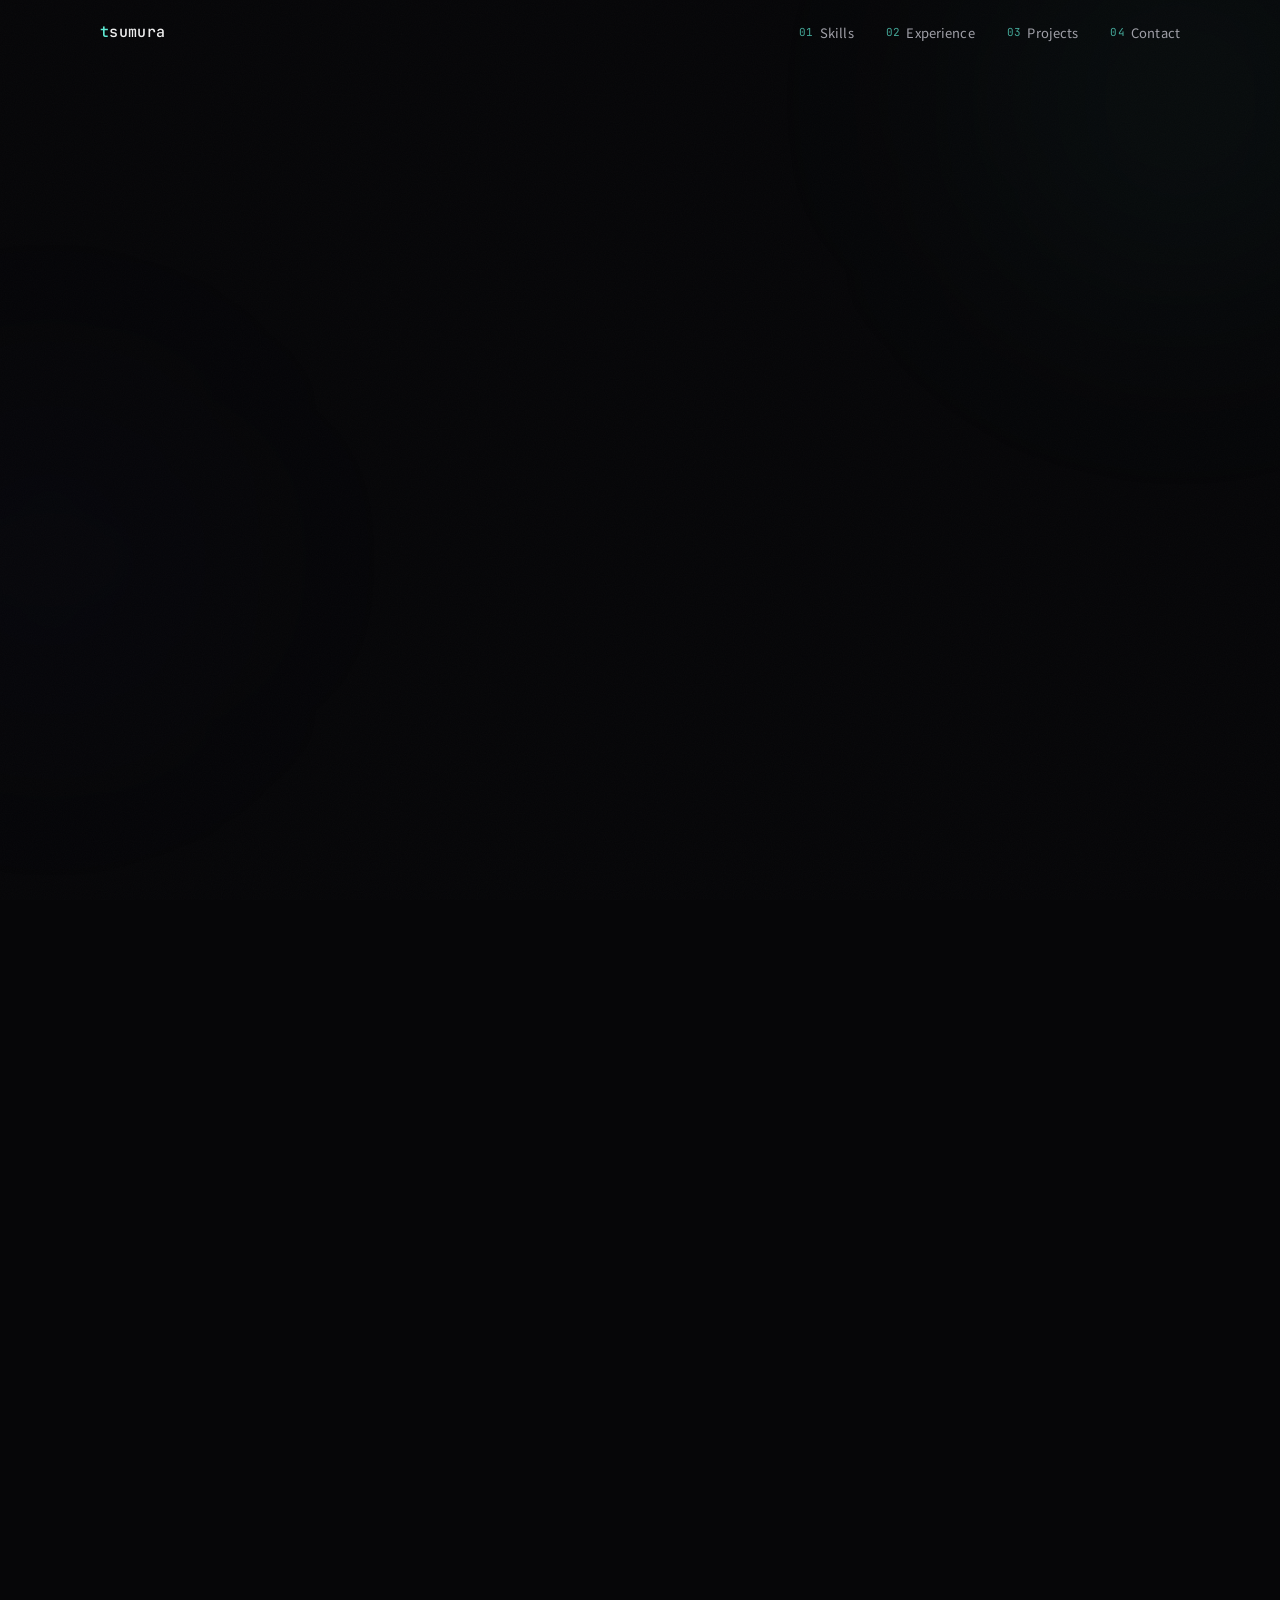
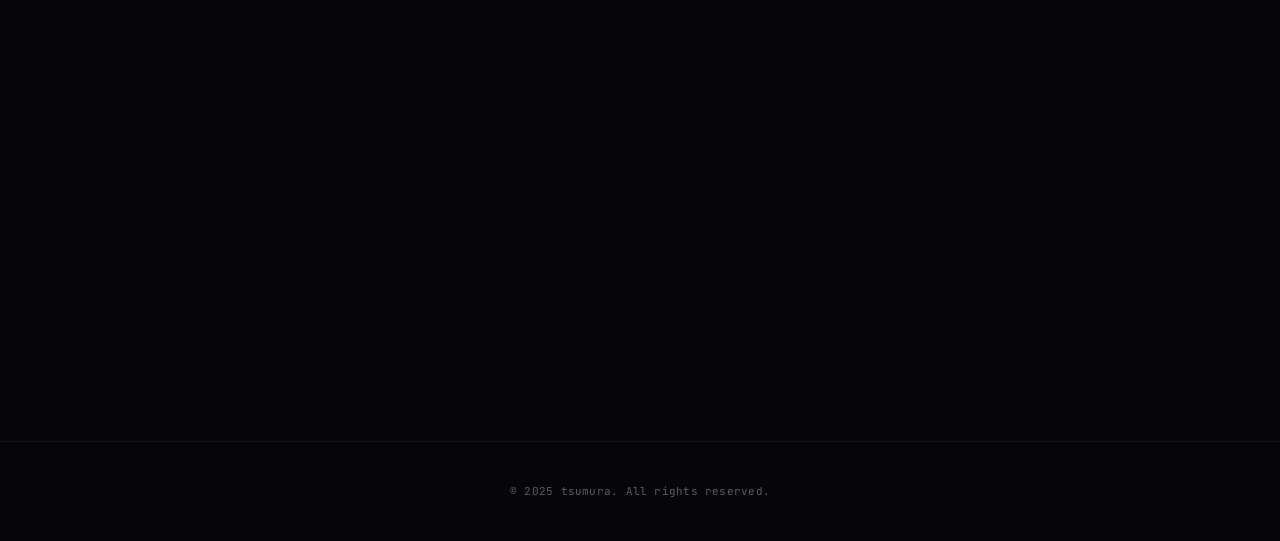
==== index.html @ 72f22333 "Add Kana Drill and Kototabi to Projects section Add two external project cards with links to kana-dr" ====
<!DOCTYPE html>
<html lang="ja">
<head>
  <meta charset="UTF-8">
  <meta name="viewport" content="width=device-width, initial-scale=1.0">
  <title>tsumura | Web Director & Engineer</title>
  <meta name="description" content="Web Director & Engineer つむらのポートフォリオサイト。フロントエンド・バックエンド開発、Webディレクションの実績をご紹介します。">
  <link rel="preconnect" href="https://fonts.googleapis.com">
  <link rel="preconnect" href="https://fonts.gstatic.com" crossorigin>
  <link href="https://fonts.googleapis.com/css2?family=Noto+Sans+JP:wght@300;400;500;600&family=Space+Grotesk:wght@400;500;600;700&family=JetBrains+Mono:wght@400;500&display=swap" rel="stylesheet">
  <link rel="stylesheet" href="css/top.css">
</head>
<body>

  <!-- Background Decoration -->
  <div class="bg-noise" aria-hidden="true"></div>
  <div class="bg-gradient-orb bg-gradient-orb--1" aria-hidden="true"></div>
  <div class="bg-gradient-orb bg-gradient-orb--2" aria-hidden="true"></div>

  <!-- ========================================
       Header
       ======================================== -->
  <header class="top-header" id="topHeader">
    <div class="top-header-inner">
      <a href="#" class="top-logo"><span class="accent">t</span>sumura</a>
      <nav class="top-nav" aria-label="メインナビゲーション">
        <a href="#skills" class="top-nav-link"><span class="top-nav-number">01</span>Skills</a>
        <a href="#experience" class="top-nav-link"><span class="top-nav-number">02</span>Experience</a>
        <a href="#projects" class="top-nav-link"><span class="top-nav-number">03</span>Projects</a>
        <a href="#contact" class="top-nav-link"><span class="top-nav-number">04</span>Contact</a>
      </nav>
      <button class="mobile-menu-btn" id="mobileMenuBtn" aria-label="メニューを開く" aria-expanded="false">
        <span class="mobile-menu-bar"></span>
        <span class="mobile-menu-bar"></span>
      </button>
    </div>
  </header>

  <!-- Mobile Navigation -->
  <div class="mobile-nav-overlay" id="mobileNavOverlay" aria-hidden="true">
    <nav class="mobile-nav" aria-label="モバイルナビゲーション">
      <a href="#skills" class="mobile-nav-link"><span class="top-nav-number">01</span>Skills</a>
      <a href="#experience" class="mobile-nav-link"><span class="top-nav-number">02</span>Experience</a>
      <a href="#projects" class="mobile-nav-link"><span class="top-nav-number">03</span>Projects</a>
      <a href="#contact" class="mobile-nav-link"><span class="top-nav-number">04</span>Contact</a>
    </nav>
  </div>

  <main>

    <!-- ========================================
         Hero
         ======================================== -->
    <section class="top-hero">
      <div class="top-hero-inner">
        <p class="top-hero-greeting top-reveal">Hi, my name is</p>
        <h1 class="top-hero-name top-reveal" data-delay="100">tsumura</h1>
        <h2 class="top-hero-title top-reveal" data-delay="200">
          <span class="top-hero-title-line">Web Director</span>
          <span class="top-hero-title-amp">&</span>
          <span class="top-hero-title-line">Engineer</span>
        </h2>
        <p class="top-hero-description top-reveal" data-delay="300">
          フロントエンドからバックエンドまで、幅広い技術スタックで<br class="sp-hide">
          Webサイト・Webアプリケーションを構築しています。<br class="sp-hide">
          クリエイターやブランドの世界観を大切にした制作を得意としています。
        </p>
        <div class="top-hero-links top-reveal" data-delay="400">
          <a href="https://github.com/" class="top-hero-link" target="_blank" rel="noopener noreferrer" aria-label="GitHub">
            <svg viewBox="0 0 24 24" fill="currentColor" aria-hidden="true"><path d="M12 0C5.37 0 0 5.37 0 12c0 5.31 3.435 9.795 8.205 11.385.6.105.825-.255.825-.57 0-.285-.015-1.23-.015-2.235-3.015.555-3.795-.735-4.035-1.41-.135-.345-.72-1.41-1.23-1.695-.42-.225-1.02-.78-.015-.795.945-.015 1.62.87 1.845 1.23 1.08 1.815 2.805 1.305 3.495.99.105-.78.42-1.305.765-1.605-2.67-.3-5.46-1.335-5.46-5.925 0-1.305.465-2.385 1.23-3.225-.12-.3-.54-1.53.12-3.18 0 0 1.005-.315 3.3 1.23.96-.27 1.98-.405 3-.405s2.04.135 3 .405c2.295-1.56 3.3-1.23 3.3-1.23.66 1.65.24 2.88.12 3.18.765.84 1.23 1.905 1.23 3.225 0 4.605-2.805 5.625-5.475 5.925.435.375.81 1.095.81 2.22 0 1.605-.015 2.895-.015 3.3 0 .315.225.69.825.57A12.02 12.02 0 0024 12c0-6.63-5.37-12-12-12z"/></svg>
          </a>
          <a href="https://x.com/" class="top-hero-link" target="_blank" rel="noopener noreferrer" aria-label="X (Twitter)">
            <svg viewBox="0 0 24 24" fill="currentColor" aria-hidden="true"><path d="M18.244 2.25h3.308l-7.227 8.26 8.502 11.24H16.17l-5.214-6.817L4.99 21.75H1.68l7.73-8.835L1.254 2.25H8.08l4.713 6.231zm-1.161 17.52h1.833L7.084 4.126H5.117z"/></svg>
          </a>
        </div>
      </div>
      <div class="scroll-indicator top-reveal" data-delay="500" aria-hidden="true">
        <span class="scroll-indicator-text">Scroll</span>
        <span class="scroll-indicator-line"></span>
      </div>
    </section>

    <!-- ========================================
         Skills
         ======================================== -->
    <section class="top-section" id="skills">
      <div class="container">
        <div class="top-section-header top-reveal">
          <span class="top-section-number">01.</span>
          <h2 class="top-section-title">Skills</h2>
          <div class="top-section-line"></div>
        </div>

        <div class="skills-grid">
          <div class="skill-category top-reveal">
            <div class="skill-category-icon" aria-hidden="true">
              <svg viewBox="0 0 24 24" fill="none" stroke="currentColor" stroke-width="1.5" stroke-linecap="round" stroke-linejoin="round"><path d="M16 18l6-6-6-6"/><path d="M8 6l-6 6 6 6"/></svg>
            </div>
            <h3 class="skill-category-title">Frontend</h3>
            <ul class="skill-list">
              <li class="skill-item">HTML / CSS / Sass</li>
              <li class="skill-item">JavaScript / TypeScript</li>
              <li class="skill-item">React / Next.js</li>
              <li class="skill-item">Vue.js / Nuxt</li>
              <li class="skill-item">Tailwind CSS</li>
            </ul>
          </div>

          <div class="skill-category top-reveal" data-delay="100">
            <div class="skill-category-icon" aria-hidden="true">
              <svg viewBox="0 0 24 24" fill="none" stroke="currentColor" stroke-width="1.5" stroke-linecap="round" stroke-linejoin="round"><rect x="2" y="3" width="20" height="14" rx="2"/><path d="M8 21h8"/><path d="M12 17v4"/></svg>
            </div>
            <h3 class="skill-category-title">Backend</h3>
            <ul class="skill-list">
              <li class="skill-item">Node.js / Express</li>
              <li class="skill-item">Python / Django</li>
              <li class="skill-item">PHP / Laravel</li>
              <li class="skill-item">PostgreSQL / MySQL</li>
              <li class="skill-item">REST API / GraphQL</li>
            </ul>
          </div>

          <div class="skill-category top-reveal" data-delay="200">
            <div class="skill-category-icon" aria-hidden="true">
              <svg viewBox="0 0 24 24" fill="none" stroke="currentColor" stroke-width="1.5" stroke-linecap="round" stroke-linejoin="round"><path d="M12 2L2 7l10 5 10-5-10-5z"/><path d="M2 17l10 5 10-5"/><path d="M2 12l10 5 10-5"/></svg>
            </div>
            <h3 class="skill-category-title">Tools & Others</h3>
            <ul class="skill-list">
              <li class="skill-item">Git / GitHub</li>
              <li class="skill-item">Docker</li>
              <li class="skill-item">AWS / Vercel</li>
              <li class="skill-item">Figma / Adobe XD</li>
              <li class="skill-item">CI/CD</li>
            </ul>
          </div>
        </div>
      </div>
    </section>

    <!-- ========================================
         Experience
         ======================================== -->
    <section class="top-section" id="experience">
      <div class="container">
        <div class="top-section-header top-reveal">
          <span class="top-section-number">02.</span>
          <h2 class="top-section-title">Experience</h2>
          <div class="top-section-line"></div>
        </div>

        <div class="experience-grid">
          <div class="experience-card top-reveal">
            <div class="experience-card-period">
              <span class="experience-period-badge">Current</span>
              <span class="experience-period-text">2022 - Present</span>
            </div>
            <div class="experience-card-body">
              <h3 class="experience-card-title">Director</h3>
              <p class="experience-card-company">事業会社</p>
              <p class="experience-card-description">
                Web戦略の立案・推進、プロジェクトマネジメント、チームディレクションを担当。ビジネス視点と技術的知見を活かし、事業成長に貢献。
              </p>
            </div>
          </div>

          <div class="experience-card top-reveal" data-delay="100">
            <div class="experience-card-period">
              <span class="experience-period-text">2019 - 2022</span>
            </div>
            <div class="experience-card-body">
              <h3 class="experience-card-title">Front-end / Back-end Engineer</h3>
              <p class="experience-card-company">Web制作会社</p>
              <p class="experience-card-description">
                フロントエンド・バックエンド双方の開発を担当。コーポレートサイト、ECサイト、SPAの設計・実装に従事。React/Next.js、Node.js、PHPを用いた幅広い開発経験を積む。
              </p>
            </div>
          </div>
        </div>
      </div>
    </section>

    <!-- ========================================
         Projects
         ======================================== -->
    <section class="top-section" id="projects">
      <div class="container">
        <div class="top-section-header top-reveal">
          <span class="top-section-number">03.</span>
          <h2 class="top-section-title">Projects</h2>
          <div class="top-section-line"></div>
        </div>

        <div class="projects-grid">
          <a href="sites/atelier-tsumura/" class="project-card top-reveal">
            <div class="project-card-inner">
              <div class="project-card-header">
                <svg class="project-card-icon" viewBox="0 0 24 24" fill="none" stroke="currentColor" stroke-width="1.5" stroke-linecap="round" stroke-linejoin="round" aria-hidden="true"><path d="M22 19a2 2 0 01-2 2H4a2 2 0 01-2-2V5a2 2 0 012-2h5l2 3h9a2 2 0 012 2z"/></svg>
                <svg class="project-card-arrow" viewBox="0 0 24 24" fill="none" stroke="currentColor" stroke-width="1.5" stroke-linecap="round" stroke-linejoin="round" aria-hidden="true"><path d="M7 17L17 7"/><path d="M7 7h10v10"/></svg>
              </div>
              <h3 class="project-card-title">Atelier tsumura</h3>
              <p class="project-card-description">
                イラストレーター・クリエイター向けポートフォリオサイト。洗練されたデザインとアニメーションで作品の世界観を表現。
              </p>
              <div class="project-card-tags">
                <span class="project-tag">HTML</span>
                <span class="project-tag">CSS</span>
                <span class="project-tag">JavaScript</span>
              </div>
            </div>
          </a>

          <a href="https://kana-drill.vercel.app/" class="project-card top-reveal" data-delay="100" target="_blank" rel="noopener noreferrer">
            <div class="project-card-inner">
              <div class="project-card-header">
                <svg class="project-card-icon" viewBox="0 0 24 24" fill="none" stroke="currentColor" stroke-width="1.5" stroke-linecap="round" stroke-linejoin="round" aria-hidden="true"><path d="M22 19a2 2 0 01-2 2H4a2 2 0 01-2-2V5a2 2 0 012-2h5l2 3h9a2 2 0 012 2z"/></svg>
                <svg class="project-card-arrow" viewBox="0 0 24 24" fill="none" stroke="currentColor" stroke-width="1.5" stroke-linecap="round" stroke-linejoin="round" aria-hidden="true"><path d="M7 17L17 7"/><path d="M7 7h10v10"/></svg>
              </div>
              <h3 class="project-card-title">Kana Drill</h3>
              <p class="project-card-description">
                Game Boy風のレトロUIで、ひらがな・カタカナを穴埋めクイズで楽しく学べる日本語学習アプリ。
              </p>
              <div class="project-card-tags">
                <span class="project-tag">Next.js</span>
                <span class="project-tag">React</span>
                <span class="project-tag">Vercel</span>
              </div>
            </div>
          </a>

          <a href="https://kototabi.app/" class="project-card top-reveal" data-delay="200" target="_blank" rel="noopener noreferrer">
            <div class="project-card-inner">
              <div class="project-card-header">
                <svg class="project-card-icon" viewBox="0 0 24 24" fill="none" stroke="currentColor" stroke-width="1.5" stroke-linecap="round" stroke-linejoin="round" aria-hidden="true"><path d="M22 19a2 2 0 01-2 2H4a2 2 0 01-2-2V5a2 2 0 012-2h5l2 3h9a2 2 0 012 2z"/></svg>
                <svg class="project-card-arrow" viewBox="0 0 24 24" fill="none" stroke="currentColor" stroke-width="1.5" stroke-linecap="round" stroke-linejoin="round" aria-hidden="true"><path d="M7 17L17 7"/><path d="M7 7h10v10"/></svg>
              </div>
              <h3 class="project-card-title">Kototabi</h3>
              <p class="project-card-description">
                アニメスタイルの旅行冒険を通じて日本語を学ぶ教育アプリ。日本各地を舞台にした物語で実用的な会話を習得。
              </p>
              <div class="project-card-tags">
                <span class="project-tag">Next.js</span>
                <span class="project-tag">React</span>
                <span class="project-tag">TypeScript</span>
              </div>
            </div>
          </a>
        </div>
      </div>
    </section>

    <!-- ========================================
         Contact
         ======================================== -->
    <section class="top-contact" id="contact">
      <div class="container">
        <span class="top-contact-label top-reveal">04. What's Next?</span>
        <h2 class="top-contact-title top-reveal" data-delay="100">Get In Touch</h2>
        <p class="top-contact-text top-reveal" data-delay="200">
          お仕事のご依頼・ご相談はお気軽にどうぞ。<br>
          新しいプロジェクトや技術的なディスカッションも歓迎です。
        </p>
        <a href="mailto:hello@example.com" class="top-contact-btn top-reveal" data-delay="300">
          <span>Say Hello</span>
          <svg viewBox="0 0 24 24" fill="none" stroke="currentColor" stroke-width="1.5" stroke-linecap="round" stroke-linejoin="round" aria-hidden="true"><path d="M5 12h14"/><path d="M12 5l7 7-7 7"/></svg>
        </a>

        <div class="top-social top-reveal" data-delay="400">
          <a href="https://github.com/" class="top-social-link" target="_blank" rel="noopener noreferrer" aria-label="GitHub">
            <svg viewBox="0 0 24 24" fill="currentColor" aria-hidden="true"><path d="M12 0C5.37 0 0 5.37 0 12c0 5.31 3.435 9.795 8.205 11.385.6.105.825-.255.825-.57 0-.285-.015-1.23-.015-2.235-3.015.555-3.795-.735-4.035-1.41-.135-.345-.72-1.41-1.23-1.695-.42-.225-1.02-.78-.015-.795.945-.015 1.62.87 1.845 1.23 1.08 1.815 2.805 1.305 3.495.99.105-.78.42-1.305.765-1.605-2.67-.3-5.46-1.335-5.46-5.925 0-1.305.465-2.385 1.23-3.225-.12-.3-.54-1.53.12-3.18 0 0 1.005-.315 3.3 1.23.96-.27 1.98-.405 3-.405s2.04.135 3 .405c2.295-1.56 3.3-1.23 3.3-1.23.66 1.65.24 2.88.12 3.18.765.84 1.23 1.905 1.23 3.225 0 4.605-2.805 5.625-5.475 5.925.435.375.81 1.095.81 2.22 0 1.605-.015 2.895-.015 3.3 0 .315.225.69.825.57A12.02 12.02 0 0024 12c0-6.63-5.37-12-12-12z"/></svg>
          </a>
          <a href="https://x.com/" class="top-social-link" target="_blank" rel="noopener noreferrer" aria-label="X (Twitter)">
            <svg viewBox="0 0 24 24" fill="currentColor" aria-hidden="true"><path d="M18.244 2.25h3.308l-7.227 8.26 8.502 11.24H16.17l-5.214-6.817L4.99 21.75H1.68l7.73-8.835L1.254 2.25H8.08l4.713 6.231zm-1.161 17.52h1.833L7.084 4.126H5.117z"/></svg>
          </a>
        </div>
      </div>
    </section>

  </main>

  <!-- ========================================
       Footer
       ======================================== -->
  <footer class="top-footer">
    <p class="top-footer-text">&copy; 2025 tsumura. All rights reserved.</p>
  </footer>

  <script src="js/top.js"></script>
</body>
</html>
---- css/top.css ----
@import url('https://fonts.googleapis.com/css2?family=Noto+Sans+JP:wght@300;400;500;600&family=Space+Grotesk:wght@400;500;600;700&family=JetBrains+Mono:wght@400;500&display=swap');

/* ========================================
   Design System - CSS Custom Properties
   ======================================== */
:root {
  /* Background */
  --bg-primary: #060608;
  --bg-secondary: #0c0c10;
  --bg-card: rgba(255, 255, 255, 0.03);
  --bg-card-hover: rgba(255, 255, 255, 0.06);
  --bg-glass: rgba(6, 6, 8, 0.8);

  /* Text */
  --text-primary: #ededed;
  --text-secondary: #a0a0a8;
  --text-muted: #5a5a64;

  /* Accent - sophisticated blue-cyan */
  --accent: #5eead4;
  --accent-hover: #99f6e4;
  --accent-dim: rgba(94, 234, 212, 0.08);
  --accent-glow: rgba(94, 234, 212, 0.15);

  /* Borders */
  --border: rgba(255, 255, 255, 0.06);
  --border-hover: rgba(255, 255, 255, 0.12);

  /* Typography */
  --font-display: 'Space Grotesk', -apple-system, BlinkMacSystemFont, sans-serif;
  --font-body: 'Noto Sans JP', 'Inter', -apple-system, BlinkMacSystemFont, sans-serif;
  --font-mono: 'JetBrains Mono', 'Fira Code', monospace;

  /* Spacing */
  --section-gap: 8rem;
  --section-gap-mobile: 5rem;

  /* Transitions */
  --ease-out: cubic-bezier(0.16, 1, 0.3, 1);
  --ease-spring: cubic-bezier(0.34, 1.56, 0.64, 1);
  --duration-fast: 200ms;
  --duration-normal: 350ms;
  --duration-slow: 600ms;
}

/* ========================================
   Reset & Base
   ======================================== */
*,
*::before,
*::after {
  margin: 0;
  padding: 0;
  box-sizing: border-box;
}

html {
  scroll-behavior: smooth;
  font-size: 16px;
}

body {
  font-family: var(--font-body);
  font-weight: 400;
  color: var(--text-primary);
  background-color: var(--bg-primary);
  line-height: 1.7;
  overflow-x: hidden;
  -webkit-font-smoothing: antialiased;
  -moz-osx-font-smoothing: grayscale;
}

img {
  max-width: 100%;
  height: auto;
  display: block;
}

a {
  color: var(--accent);
  text-decoration: none;
  transition: color var(--duration-fast) ease;
}

a:hover {
  color: var(--accent-hover);
}

ul, ol {
  list-style: none;
}

::selection {
  background-color: rgba(94, 234, 212, 0.2);
  color: var(--text-primary);
}

/* Scrollbar */
::-webkit-scrollbar {
  width: 4px;
}
::-webkit-scrollbar-track {
  background: transparent;
}
::-webkit-scrollbar-thumb {
  background: rgba(255, 255, 255, 0.1);
  border-radius: 4px;
}
::-webkit-scrollbar-thumb:hover {
  background: rgba(255, 255, 255, 0.2);
}

/* Focus */
*:focus-visible {
  outline: 2px solid var(--accent);
  outline-offset: 3px;
  border-radius: 2px;
}

/* Utility */
.sp-hide {
  display: none;
}
@media (min-width: 768px) {
  .sp-hide {
    display: inline;
  }
}

/* ========================================
   Background Decoration
   ======================================== */
.bg-noise {
  position: fixed;
  inset: 0;
  z-index: 0;
  opacity: 0.025;
  background-image: url("data:image/svg+xml,%3Csvg viewBox='0 0 256 256' xmlns='http://www.w3.org/2000/svg'%3E%3Cfilter id='n'%3E%3CfeTurbulence type='fractalNoise' baseFrequency='0.9' numOctaves='4' stitchTiles='stitch'/%3E%3C/filter%3E%3Crect width='100%25' height='100%25' filter='url(%23n)'/%3E%3C/svg%3E");
  background-repeat: repeat;
  background-size: 256px;
  pointer-events: none;
}

.bg-gradient-orb {
  position: fixed;
  border-radius: 50%;
  filter: blur(120px);
  pointer-events: none;
  z-index: 0;
}

.bg-gradient-orb--1 {
  width: 600px;
  height: 600px;
  top: -200px;
  right: -200px;
  background: radial-gradient(circle, rgba(94, 234, 212, 0.06) 0%, transparent 70%);
}

.bg-gradient-orb--2 {
  width: 500px;
  height: 500px;
  bottom: 10%;
  left: -200px;
  background: radial-gradient(circle, rgba(99, 102, 241, 0.04) 0%, transparent 70%);
}

/* ========================================
   Layout
   ======================================== */
.container {
  max-width: 1080px;
  margin: 0 auto;
  padding: 0 1.5rem;
}

@media (min-width: 768px) {
  .container {
    padding: 0 2.5rem;
  }
}

/* ========================================
   Header / Nav
   ======================================== */
.top-header {
  position: fixed;
  top: 0;
  left: 0;
  right: 0;
  z-index: 100;
  padding: 1.25rem 1.5rem;
  transition: all var(--duration-normal) var(--ease-out);
}

.top-header.scrolled {
  padding: 0.75rem 1.5rem;
  background-color: var(--bg-glass);
  backdrop-filter: blur(20px) saturate(1.2);
  -webkit-backdrop-filter: blur(20px) saturate(1.2);
  border-bottom: 1px solid var(--border);
}

.top-header-inner {
  max-width: 1080px;
  margin: 0 auto;
  display: flex;
  align-items: center;
  justify-content: space-between;
}

.top-logo {
  font-family: var(--font-mono);
  font-size: 0.9375rem;
  font-weight: 500;
  color: var(--text-primary);
  letter-spacing: 0.02em;
  transition: opacity var(--duration-fast) ease;
}

.top-logo:hover {
  color: var(--text-primary);
  opacity: 0.7;
}

.top-logo .accent {
  color: var(--accent);
}

.top-nav {
  display: none;
}

@media (min-width: 768px) {
  .top-nav {
    display: flex;
    align-items: center;
    gap: 2rem;
  }
}

.top-nav-link {
  display: inline-flex;
  align-items: center;
  gap: 0.4rem;
  font-family: var(--font-body);
  font-size: 0.8125rem;
  font-weight: 400;
  color: var(--text-secondary);
  letter-spacing: 0.01em;
  transition: color var(--duration-fast) ease;
  position: relative;
}

.top-nav-link::after {
  content: '';
  position: absolute;
  bottom: -4px;
  left: 0;
  width: 100%;
  height: 1px;
  background: var(--accent);
  transform: scaleX(0);
  transform-origin: right;
  transition: transform var(--duration-normal) var(--ease-out);
}

.top-nav-link:hover {
  color: var(--text-primary);
}

.top-nav-link:hover::after {
  transform: scaleX(1);
  transform-origin: left;
}

.top-nav-number {
  font-family: var(--font-mono);
  font-size: 0.6875rem;
  color: var(--accent);
  opacity: 0.7;
}

/* Mobile Menu Button */
.mobile-menu-btn {
  display: flex;
  flex-direction: column;
  justify-content: center;
  gap: 6px;
  width: 44px;
  height: 44px;
  padding: 10px;
  background: none;
  border: none;
  cursor: pointer;
  z-index: 110;
}

@media (min-width: 768px) {
  .mobile-menu-btn {
    display: none;
  }
}

.mobile-menu-bar {
  display: block;
  width: 24px;
  height: 1.5px;
  background-color: var(--text-primary);
  transition: all var(--duration-normal) var(--ease-out);
  transform-origin: center;
}

.mobile-menu-btn.is-active .mobile-menu-bar:first-child {
  transform: translateY(3.75px) rotate(45deg);
}

.mobile-menu-btn.is-active .mobile-menu-bar:last-child {
  transform: translateY(-3.75px) rotate(-45deg);
}

/* Mobile Nav Overlay */
.mobile-nav-overlay {
  position: fixed;
  inset: 0;
  z-index: 99;
  background-color: rgba(6, 6, 8, 0.95);
  backdrop-filter: blur(24px);
  -webkit-backdrop-filter: blur(24px);
  display: flex;
  align-items: center;
  justify-content: center;
  opacity: 0;
  visibility: hidden;
  transition: opacity var(--duration-normal) var(--ease-out),
              visibility var(--duration-normal) var(--ease-out);
}

.mobile-nav-overlay.is-open {
  opacity: 1;
  visibility: visible;
}

.mobile-nav {
  display: flex;
  flex-direction: column;
  align-items: center;
  gap: 2rem;
}

.mobile-nav-link {
  display: inline-flex;
  align-items: center;
  gap: 0.75rem;
  font-family: var(--font-display);
  font-size: 1.5rem;
  font-weight: 500;
  color: var(--text-primary);
  letter-spacing: -0.01em;
  transition: color var(--duration-fast) ease;
}

.mobile-nav-link:hover {
  color: var(--accent);
}

.mobile-nav-link .top-nav-number {
  font-size: 0.875rem;
}

/* ========================================
   Hero
   ======================================== */
.top-hero {
  position: relative;
  min-height: 100vh;
  min-height: 100dvh;
  display: flex;
  align-items: center;
  padding: 7rem 1.5rem 4rem;
  z-index: 1;
}

@media (min-width: 768px) {
  .top-hero {
    padding: 8rem 2.5rem 6rem;
  }
}

.top-hero-inner {
  max-width: 1080px;
  margin: 0 auto;
  width: 100%;
}

.top-hero-greeting {
  font-family: var(--font-mono);
  font-size: 0.875rem;
  color: var(--accent);
  margin-bottom: 1.5rem;
  letter-spacing: 0.04em;
}

.top-hero-name {
  font-family: var(--font-display);
  font-size: clamp(2.5rem, 8vw, 5rem);
  font-weight: 700;
  color: var(--text-primary);
  line-height: 1.1;
  letter-spacing: -0.03em;
  margin-bottom: 0.75rem;
}

.top-hero-title {
  display: flex;
  align-items: center;
  gap: 0.5rem;
  flex-wrap: wrap;
  font-family: var(--font-display);
  font-size: clamp(1.25rem, 3.5vw, 2.25rem);
  font-weight: 400;
  color: var(--text-secondary);
  line-height: 1.3;
  margin-bottom: 2rem;
  letter-spacing: -0.01em;
}

.top-hero-title-amp {
  color: var(--accent);
  font-weight: 300;
  opacity: 0.6;
}

.top-hero-description {
  font-size: 0.9375rem;
  line-height: 2;
  color: var(--text-secondary);
  max-width: 38rem;
  margin-bottom: 2.5rem;
}

.top-hero-links {
  display: flex;
  gap: 0.75rem;
}

.top-hero-link {
  display: inline-flex;
  align-items: center;
  justify-content: center;
  width: 44px;
  height: 44px;
  color: var(--text-secondary);
  border: 1px solid var(--border);
  border-radius: 50%;
  transition: all var(--duration-normal) var(--ease-out);
}

.top-hero-link:hover {
  color: var(--accent);
  border-color: var(--accent);
  background-color: var(--accent-dim);
  transform: translateY(-2px);
}

.top-hero-link svg {
  width: 18px;
  height: 18px;
}

/* Scroll Indicator */
.scroll-indicator {
  position: absolute;
  bottom: 2rem;
  left: 50%;
  transform: translateX(-50%);
  display: flex;
  flex-direction: column;
  align-items: center;
  gap: 0.5rem;
}

.scroll-indicator-text {
  font-family: var(--font-mono);
  font-size: 0.625rem;
  color: var(--text-muted);
  letter-spacing: 0.15em;
  text-transform: uppercase;
}

.scroll-indicator-line {
  width: 1px;
  height: 40px;
  background: linear-gradient(to bottom, var(--text-muted), transparent);
  animation: scrollPulse 2s ease-in-out infinite;
}

@keyframes scrollPulse {
  0%, 100% { opacity: 0.3; transform: scaleY(0.6); transform-origin: top; }
  50% { opacity: 1; transform: scaleY(1); transform-origin: top; }
}

/* ========================================
   Section Common
   ======================================== */
.top-section {
  position: relative;
  padding: var(--section-gap-mobile) 1.5rem;
  z-index: 1;
}

@media (min-width: 768px) {
  .top-section {
    padding: var(--section-gap) 2.5rem;
  }
}

.top-section-header {
  display: flex;
  align-items: center;
  gap: 1rem;
  margin-bottom: 3.5rem;
}

.top-section-number {
  font-family: var(--font-mono);
  font-size: 0.875rem;
  color: var(--accent);
  font-weight: 500;
}

.top-section-title {
  font-family: var(--font-display);
  font-size: 1.625rem;
  font-weight: 600;
  color: var(--text-primary);
  letter-spacing: -0.02em;
}

.top-section-line {
  flex: 1;
  height: 1px;
  background: linear-gradient(to right, var(--border), transparent);
}

/* ========================================
   Skills Section
   ======================================== */
.skills-grid {
  display: grid;
  grid-template-columns: 1fr;
  gap: 1.25rem;
}

@media (min-width: 768px) {
  .skills-grid {
    grid-template-columns: repeat(3, 1fr);
    gap: 1.5rem;
  }
}

.skill-category {
  background-color: var(--bg-card);
  border: 1px solid var(--border);
  border-radius: 12px;
  padding: 2rem 1.75rem;
  transition: all var(--duration-normal) var(--ease-out);
  cursor: default;
  position: relative;
  overflow: hidden;
}

.skill-category::before {
  content: '';
  position: absolute;
  top: 0;
  left: 0;
  right: 0;
  height: 1px;
  background: linear-gradient(90deg, transparent, var(--accent-glow), transparent);
  opacity: 0;
  transition: opacity var(--duration-normal) var(--ease-out);
}

.skill-category:hover {
  border-color: var(--border-hover);
  background-color: var(--bg-card-hover);
  transform: translateY(-4px);
}

.skill-category:hover::before {
  opacity: 1;
}

.skill-category-icon {
  width: 40px;
  height: 40px;
  display: flex;
  align-items: center;
  justify-content: center;
  margin-bottom: 1.25rem;
  color: var(--accent);
  opacity: 0.7;
}

.skill-category-icon svg {
  width: 24px;
  height: 24px;
}

.skill-category-title {
  font-family: var(--font-display);
  font-size: 0.9375rem;
  font-weight: 600;
  color: var(--text-primary);
  margin-bottom: 1.25rem;
  letter-spacing: -0.01em;
}

.skill-list {
  display: flex;
  flex-direction: column;
  gap: 0.625rem;
}

.skill-item {
  font-size: 0.8125rem;
  color: var(--text-secondary);
  display: flex;
  align-items: center;
  gap: 0.625rem;
  transition: color var(--duration-fast) ease;
}

.skill-item::before {
  content: '';
  width: 4px;
  height: 4px;
  border-radius: 50%;
  background-color: var(--accent);
  opacity: 0.5;
  flex-shrink: 0;
}

.skill-category:hover .skill-item {
  color: var(--text-primary);
}

/* ========================================
   Experience Section
   ======================================== */
.experience-grid {
  display: flex;
  flex-direction: column;
  gap: 1.5rem;
}

.experience-card {
  display: flex;
  flex-direction: column;
  gap: 1rem;
  background-color: var(--bg-card);
  border: 1px solid var(--border);
  border-radius: 12px;
  padding: 2rem 1.75rem;
  transition: all var(--duration-normal) var(--ease-out);
  position: relative;
  overflow: hidden;
}

@media (min-width: 768px) {
  .experience-card {
    flex-direction: row;
    gap: 3rem;
    padding: 2.5rem 2.5rem;
  }
}

.experience-card::before {
  content: '';
  position: absolute;
  left: 0;
  top: 0;
  bottom: 0;
  width: 2px;
  background: linear-gradient(to bottom, var(--accent), transparent);
  opacity: 0;
  transition: opacity var(--duration-normal) var(--ease-out);
}

.experience-card:hover {
  border-color: var(--border-hover);
  background-color: var(--bg-card-hover);
}

.experience-card:hover::before {
  opacity: 1;
}

.experience-card-period {
  flex-shrink: 0;
  display: flex;
  flex-direction: column;
  gap: 0.375rem;
}

@media (min-width: 768px) {
  .experience-card-period {
    width: 160px;
    padding-top: 0.25rem;
  }
}

.experience-period-badge {
  display: inline-flex;
  align-items: center;
  width: fit-content;
  font-family: var(--font-mono);
  font-size: 0.625rem;
  font-weight: 500;
  color: var(--accent);
  text-transform: uppercase;
  letter-spacing: 0.12em;
  padding: 0.2rem 0.6rem;
  border: 1px solid rgba(94, 234, 212, 0.2);
  border-radius: 100px;
  background-color: var(--accent-dim);
}

.experience-period-text {
  font-family: var(--font-mono);
  font-size: 0.75rem;
  color: var(--text-muted);
  letter-spacing: 0.02em;
}

.experience-card-body {
  flex: 1;
}

.experience-card-title {
  font-family: var(--font-display);
  font-size: 1.125rem;
  font-weight: 600;
  color: var(--text-primary);
  margin-bottom: 0.25rem;
  letter-spacing: -0.01em;
}

.experience-card-company {
  font-size: 0.8125rem;
  color: var(--accent);
  opacity: 0.7;
  margin-bottom: 0.75rem;
}

.experience-card-description {
  font-size: 0.8125rem;
  color: var(--text-secondary);
  line-height: 1.8;
}

/* ========================================
   Projects / Site Links
   ======================================== */
.projects-grid {
  display: grid;
  grid-template-columns: 1fr;
  gap: 1.5rem;
}

@media (min-width: 768px) {
  .projects-grid {
    grid-template-columns: repeat(3, 1fr);
  }
}

.project-card {
  display: block;
  border-radius: 12px;
  transition: all var(--duration-normal) var(--ease-out);
  cursor: pointer;
  position: relative;
}

.project-card-inner {
  background-color: var(--bg-card);
  border: 1px solid var(--border);
  border-radius: 12px;
  padding: 2rem 1.75rem;
  height: 100%;
  transition: all var(--duration-normal) var(--ease-out);
  position: relative;
  overflow: hidden;
}

.project-card-inner::before {
  content: '';
  position: absolute;
  inset: 0;
  border-radius: 12px;
  background: radial-gradient(600px circle at var(--mouse-x, 50%) var(--mouse-y, 0%), var(--accent-glow), transparent 40%);
  opacity: 0;
  transition: opacity var(--duration-normal) var(--ease-out);
  pointer-events: none;
}

.project-card:hover .project-card-inner {
  border-color: var(--border-hover);
  background-color: var(--bg-card-hover);
  transform: translateY(-4px);
}

.project-card:hover .project-card-inner::before {
  opacity: 1;
}

.project-card--placeholder {
  cursor: default;
}

.project-card--placeholder .project-card-inner {
  opacity: 0.5;
}

.project-card--placeholder:hover .project-card-inner {
  transform: none;
}

.project-card--placeholder:hover .project-card-inner::before {
  opacity: 0;
}

.project-card-header {
  display: flex;
  align-items: center;
  justify-content: space-between;
  margin-bottom: 1.5rem;
}

.project-card-icon {
  width: 28px;
  height: 28px;
  color: var(--accent);
  opacity: 0.7;
}

.project-card-arrow {
  width: 20px;
  height: 20px;
  color: var(--text-muted);
  transition: all var(--duration-normal) var(--ease-out);
}

.project-card:hover .project-card-arrow {
  color: var(--accent);
  transform: translate(2px, -2px);
}

.project-card-title {
  font-family: var(--font-display);
  font-size: 1.25rem;
  font-weight: 600;
  color: var(--text-primary);
  margin-bottom: 0.625rem;
  letter-spacing: -0.02em;
  transition: color var(--duration-fast) ease;
}

.project-card:hover .project-card-title {
  color: var(--accent);
}

.project-card-description {
  font-size: 0.8125rem;
  color: var(--text-secondary);
  line-height: 1.8;
  margin-bottom: 1.5rem;
}

.project-card-tags {
  display: flex;
  flex-wrap: wrap;
  gap: 0.75rem;
}

.project-tag {
  font-family: var(--font-mono);
  font-size: 0.6875rem;
  color: var(--text-muted);
  letter-spacing: 0.02em;
}

/* ========================================
   Contact Section
   ======================================== */
.top-contact {
  position: relative;
  text-align: center;
  padding: var(--section-gap-mobile) 1.5rem;
  z-index: 1;
}

@media (min-width: 768px) {
  .top-contact {
    padding: var(--section-gap) 2.5rem;
  }
}

.top-contact-label {
  display: block;
  font-family: var(--font-mono);
  font-size: 0.875rem;
  color: var(--accent);
  margin-bottom: 1.25rem;
  letter-spacing: 0.04em;
}

.top-contact-title {
  font-family: var(--font-display);
  font-size: clamp(2rem, 5vw, 3rem);
  font-weight: 700;
  color: var(--text-primary);
  margin-bottom: 1.25rem;
  letter-spacing: -0.03em;
}

.top-contact-text {
  font-size: 0.9375rem;
  color: var(--text-secondary);
  max-width: 32rem;
  margin: 0 auto 2.5rem;
  line-height: 2;
}

.top-contact-btn {
  display: inline-flex;
  align-items: center;
  gap: 0.75rem;
  font-family: var(--font-display);
  font-size: 0.9375rem;
  font-weight: 500;
  color: var(--accent);
  border: 1px solid rgba(94, 234, 212, 0.3);
  padding: 0.875rem 2.25rem;
  border-radius: 100px;
  transition: all var(--duration-normal) var(--ease-out);
  position: relative;
  overflow: hidden;
}

.top-contact-btn::before {
  content: '';
  position: absolute;
  inset: 0;
  background-color: var(--accent-dim);
  opacity: 0;
  transition: opacity var(--duration-normal) var(--ease-out);
}

.top-contact-btn:hover {
  color: var(--accent);
  border-color: var(--accent);
  transform: translateY(-2px);
  box-shadow: 0 8px 32px rgba(94, 234, 212, 0.1);
}

.top-contact-btn:hover::before {
  opacity: 1;
}

.top-contact-btn span,
.top-contact-btn svg {
  position: relative;
  z-index: 1;
}

.top-contact-btn svg {
  width: 18px;
  height: 18px;
  transition: transform var(--duration-normal) var(--ease-out);
}

.top-contact-btn:hover svg {
  transform: translateX(4px);
}

/* Social Links */
.top-social {
  display: flex;
  justify-content: center;
  gap: 1rem;
  margin-top: 3.5rem;
}

.top-social-link {
  display: inline-flex;
  align-items: center;
  justify-content: center;
  width: 44px;
  height: 44px;
  color: var(--text-muted);
  border: 1px solid var(--border);
  border-radius: 50%;
  transition: all var(--duration-normal) var(--ease-out);
}

.top-social-link:hover {
  color: var(--accent);
  border-color: var(--accent);
  background-color: var(--accent-dim);
  transform: translateY(-2px);
}

.top-social-link svg {
  width: 18px;
  height: 18px;
}

/* ========================================
   Footer
   ======================================== */
.top-footer {
  position: relative;
  padding: 2.5rem 1.5rem;
  text-align: center;
  border-top: 1px solid var(--border);
  z-index: 1;
}

.top-footer-text {
  font-family: var(--font-mono);
  font-size: 0.6875rem;
  color: var(--text-muted);
  letter-spacing: 0.02em;
}

/* ========================================
   Scroll Animations
   ======================================== */
.top-reveal {
  opacity: 0;
  transform: translateY(24px);
  transition: opacity var(--duration-slow) var(--ease-out),
              transform var(--duration-slow) var(--ease-out);
}

.top-reveal.is-visible {
  opacity: 1;
  transform: translateY(0);
}

/* Stagger */
.top-reveal[data-delay="100"] { transition-delay: 0.1s; }
.top-reveal[data-delay="200"] { transition-delay: 0.2s; }
.top-reveal[data-delay="300"] { transition-delay: 0.3s; }
.top-reveal[data-delay="400"] { transition-delay: 0.4s; }
.top-reveal[data-delay="500"] { transition-delay: 0.5s; }

/* ========================================
   Reduced Motion
   ======================================== */
@media (prefers-reduced-motion: reduce) {
  html {
    scroll-behavior: auto;
  }

  *,
  *::before,
  *::after {
    animation-duration: 0.01ms !important;
    animation-iteration-count: 1 !important;
    transition-duration: 0.01ms !important;
  }

  .top-reveal {
    opacity: 1;
    transform: none;
    transition: none;
  }

  .scroll-indicator-line {
    animation: none;
  }
}
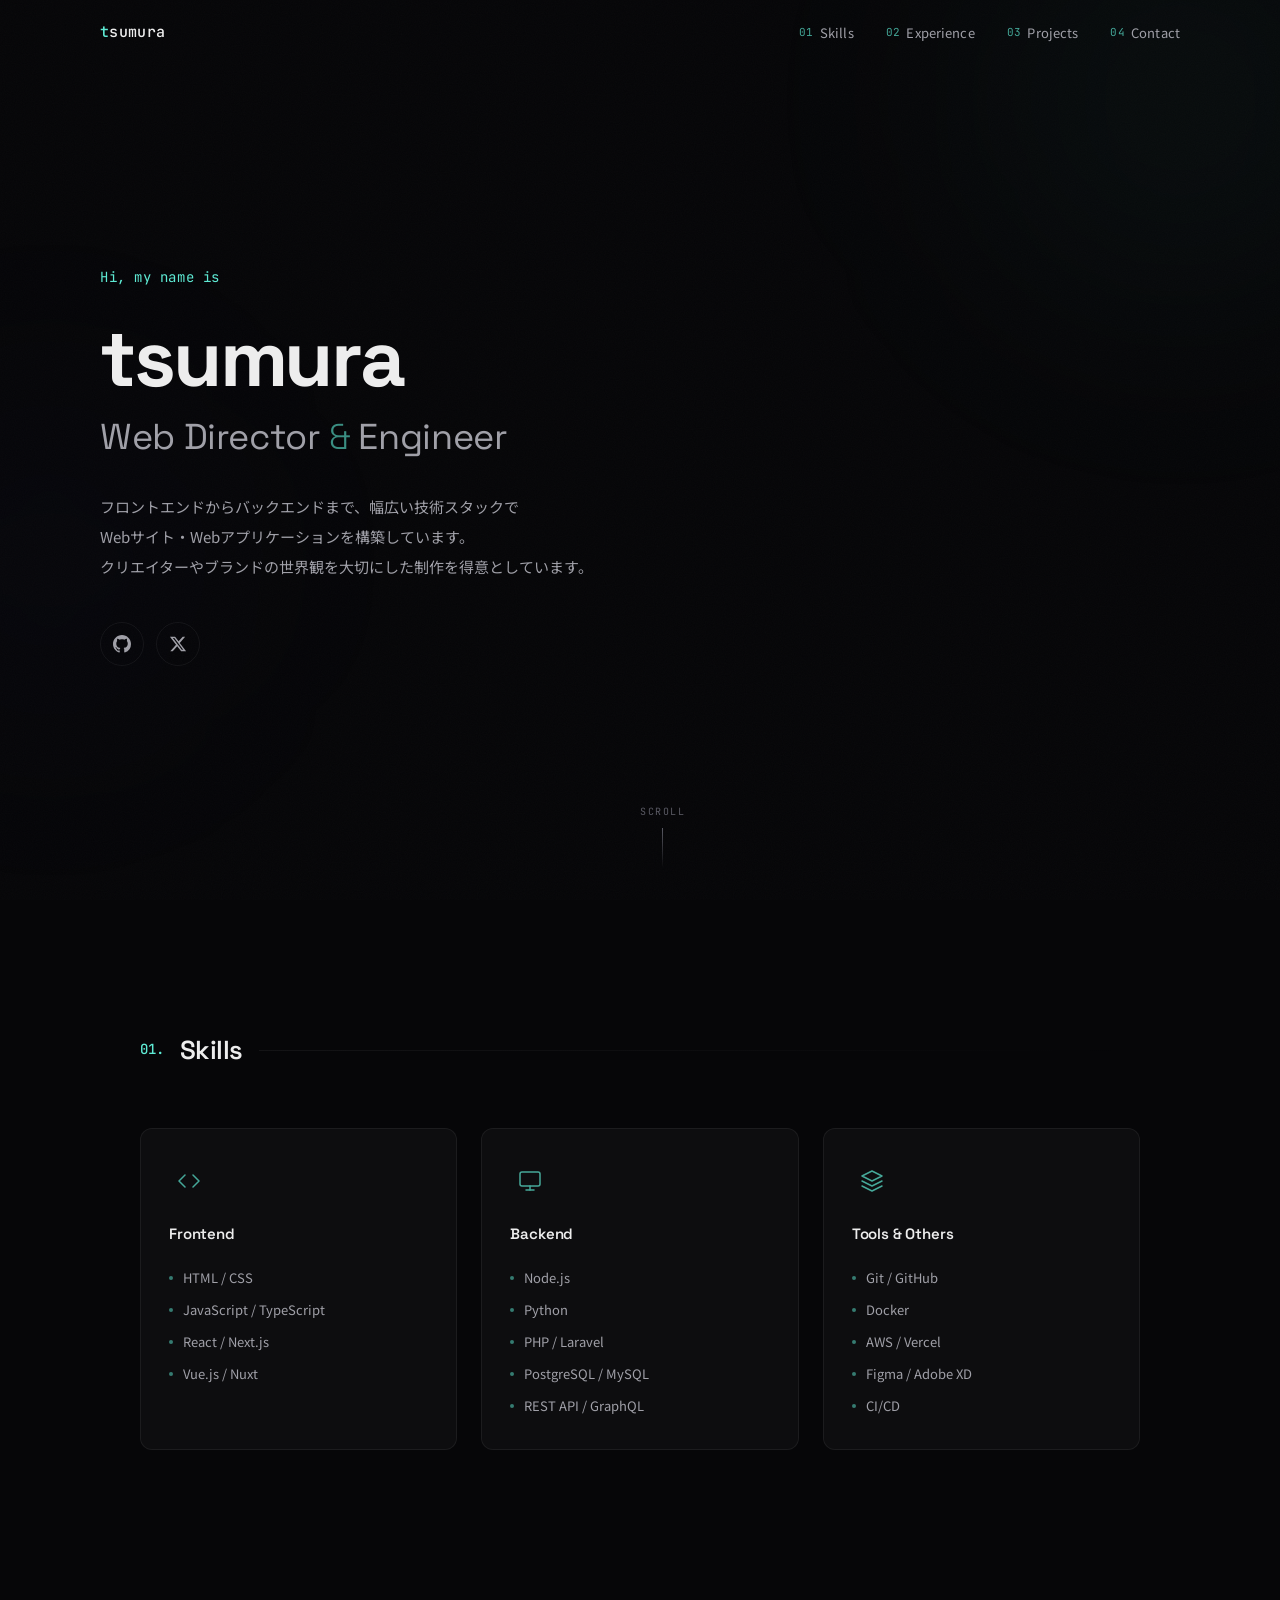
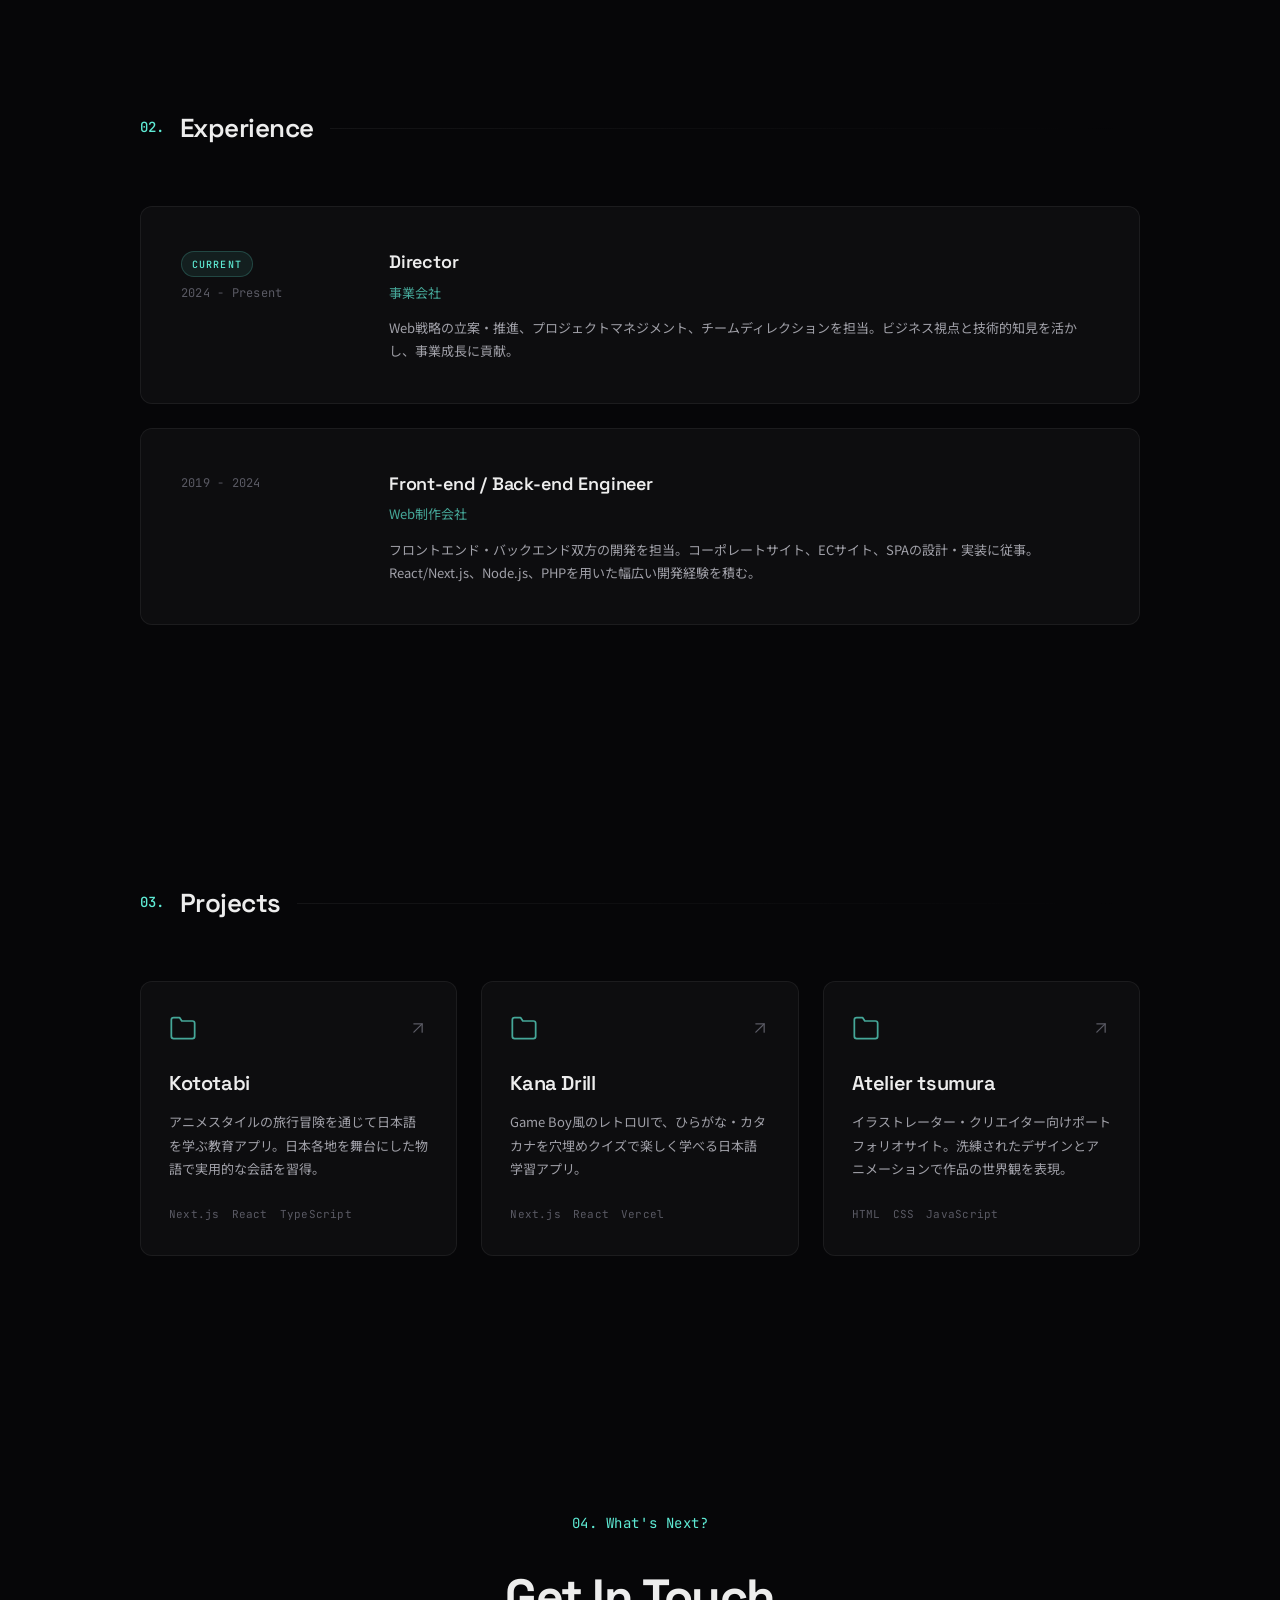
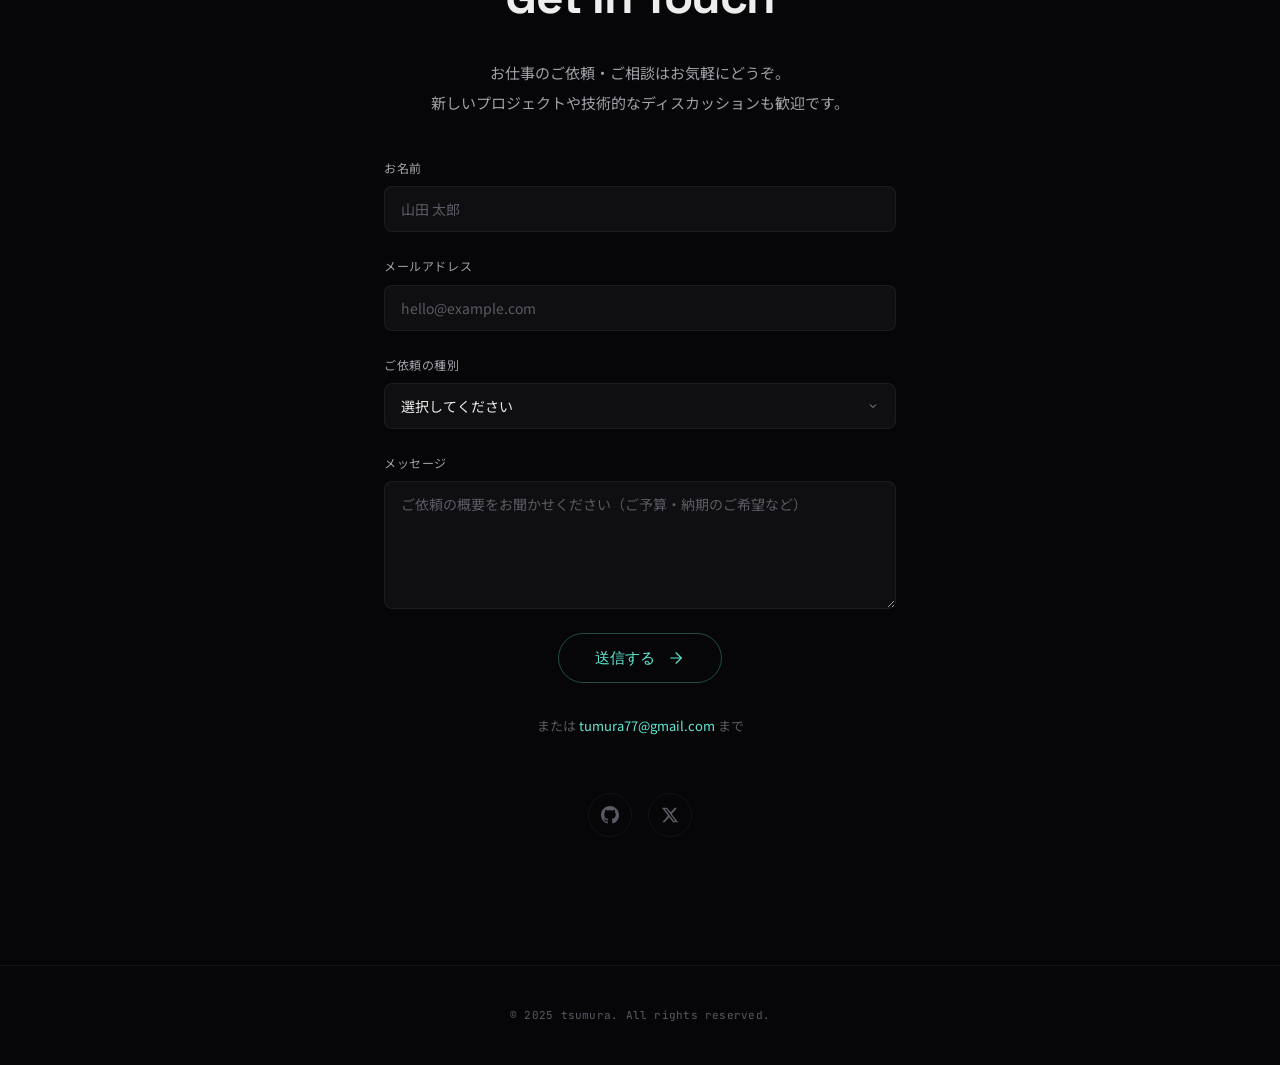
==== commit 5cb46f72: "Add contact form with Google Forms integration Replace static contact button with interactive form (" ====
--- a/index.html
+++ b/index.html
@@ -5,6 +5,23 @@
   <meta name="viewport" content="width=device-width, initial-scale=1.0">
   <title>tsumura | Web Director & Engineer</title>
   <meta name="description" content="Web Director & Engineer つむらのポートフォリオサイト。フロントエンド・バックエンド開発、Webディレクションの実績をご紹介します。">
+
+  <!-- Favicon -->
+  <link rel="icon" type="image/webp" href="assets/images/animal_favicon.webp">
+  <link rel="apple-touch-icon" href="assets/images/animal_favicon.webp">
+
+  <!-- OGP -->
+  <meta property="og:title" content="tsumura | Web Director & Engineer">
+  <meta property="og:description" content="Web Director & Engineer つむらのポートフォリオサイト。フロントエンド・バックエンド開発、Webディレクションの実績をご紹介します。">
+  <meta property="og:image" content="https://hayakawadaiki.github.io/portfolio/assets/images/animal_OGP.webp">
+  <meta property="og:url" content="https://hayakawadaiki.github.io/portfolio/">
+  <meta property="og:type" content="website">
+  <meta property="og:site_name" content="tsumura Portfolio">
+  <meta name="twitter:card" content="summary_large_image">
+  <meta name="twitter:title" content="tsumura | Web Director & Engineer">
+  <meta name="twitter:description" content="Web Director & Engineer つむらのポートフォリオサイト。フロントエンド・バックエンド開発、Webディレクションの実績をご紹介します。">
+  <meta name="twitter:image" content="https://hayakawadaiki.github.io/portfolio/assets/images/animal_OGP.webp">
+
   <link rel="preconnect" href="https://fonts.googleapis.com">
   <link rel="preconnect" href="https://fonts.gstatic.com" crossorigin>
   <link href="https://fonts.googleapis.com/css2?family=Noto+Sans+JP:wght@300;400;500;600&family=Space+Grotesk:wght@400;500;600;700&family=JetBrains+Mono:wght@400;500&display=swap" rel="stylesheet">
@@ -98,11 +115,10 @@
             </div>
             <h3 class="skill-category-title">Frontend</h3>
             <ul class="skill-list">
-              <li class="skill-item">HTML / CSS / Sass</li>
+              <li class="skill-item">HTML / CSS</li>
               <li class="skill-item">JavaScript / TypeScript</li>
               <li class="skill-item">React / Next.js</li>
               <li class="skill-item">Vue.js / Nuxt</li>
-              <li class="skill-item">Tailwind CSS</li>
             </ul>
           </div>
 
@@ -112,8 +128,8 @@
             </div>
             <h3 class="skill-category-title">Backend</h3>
             <ul class="skill-list">
-              <li class="skill-item">Node.js / Express</li>
-              <li class="skill-item">Python / Django</li>
+              <li class="skill-item">Node.js</li>
+              <li class="skill-item">Python</li>
               <li class="skill-item">PHP / Laravel</li>
               <li class="skill-item">PostgreSQL / MySQL</li>
               <li class="skill-item">REST API / GraphQL</li>
@@ -152,7 +168,7 @@
           <div class="experience-card top-reveal">
             <div class="experience-card-period">
               <span class="experience-period-badge">Current</span>
-              <span class="experience-period-text">2022 - Present</span>
+              <span class="experience-period-text">2024 - Present</span>
             </div>
             <div class="experience-card-body">
               <h3 class="experience-card-title">Director</h3>
@@ -165,7 +181,7 @@
 
           <div class="experience-card top-reveal" data-delay="100">
             <div class="experience-card-period">
-              <span class="experience-period-text">2019 - 2022</span>
+              <span class="experience-period-text">2019 - 2024</span>
             </div>
             <div class="experience-card-body">
               <h3 class="experience-card-title">Front-end / Back-end Engineer</h3>
@@ -191,20 +207,20 @@
         </div>
 
         <div class="projects-grid">
-          <a href="sites/atelier-tsumura/" class="project-card top-reveal">
+          <a href="https://kototabi.app/" class="project-card top-reveal" target="_blank" rel="noopener noreferrer">
             <div class="project-card-inner">
               <div class="project-card-header">
                 <svg class="project-card-icon" viewBox="0 0 24 24" fill="none" stroke="currentColor" stroke-width="1.5" stroke-linecap="round" stroke-linejoin="round" aria-hidden="true"><path d="M22 19a2 2 0 01-2 2H4a2 2 0 01-2-2V5a2 2 0 012-2h5l2 3h9a2 2 0 012 2z"/></svg>
                 <svg class="project-card-arrow" viewBox="0 0 24 24" fill="none" stroke="currentColor" stroke-width="1.5" stroke-linecap="round" stroke-linejoin="round" aria-hidden="true"><path d="M7 17L17 7"/><path d="M7 7h10v10"/></svg>
               </div>
-              <h3 class="project-card-title">Atelier tsumura</h3>
+              <h3 class="project-card-title">Kototabi</h3>
               <p class="project-card-description">
-                イラストレーター・クリエイター向けポートフォリオサイト。洗練されたデザインとアニメーションで作品の世界観を表現。
+                アニメスタイルの旅行冒険を通じて日本語を学ぶ教育アプリ。日本各地を舞台にした物語で実用的な会話を習得。
               </p>
               <div class="project-card-tags">
-                <span class="project-tag">HTML</span>
-                <span class="project-tag">CSS</span>
-                <span class="project-tag">JavaScript</span>
+                <span class="project-tag">Next.js</span>
+                <span class="project-tag">React</span>
+                <span class="project-tag">TypeScript</span>
               </div>
             </div>
           </a>
@@ -227,20 +243,20 @@
             </div>
           </a>
 
-          <a href="https://kototabi.app/" class="project-card top-reveal" data-delay="200" target="_blank" rel="noopener noreferrer">
+          <a href="sites/atelier-tsumura/" class="project-card top-reveal" data-delay="200">
             <div class="project-card-inner">
               <div class="project-card-header">
                 <svg class="project-card-icon" viewBox="0 0 24 24" fill="none" stroke="currentColor" stroke-width="1.5" stroke-linecap="round" stroke-linejoin="round" aria-hidden="true"><path d="M22 19a2 2 0 01-2 2H4a2 2 0 01-2-2V5a2 2 0 012-2h5l2 3h9a2 2 0 012 2z"/></svg>
                 <svg class="project-card-arrow" viewBox="0 0 24 24" fill="none" stroke="currentColor" stroke-width="1.5" stroke-linecap="round" stroke-linejoin="round" aria-hidden="true"><path d="M7 17L17 7"/><path d="M7 7h10v10"/></svg>
               </div>
-              <h3 class="project-card-title">Kototabi</h3>
+              <h3 class="project-card-title">Atelier tsumura</h3>
               <p class="project-card-description">
-                アニメスタイルの旅行冒険を通じて日本語を学ぶ教育アプリ。日本各地を舞台にした物語で実用的な会話を習得。
+                イラストレーター・クリエイター向けポートフォリオサイト。洗練されたデザインとアニメーションで作品の世界観を表現。
               </p>
               <div class="project-card-tags">
-                <span class="project-tag">Next.js</span>
-                <span class="project-tag">React</span>
-                <span class="project-tag">TypeScript</span>
+                <span class="project-tag">HTML</span>
+                <span class="project-tag">CSS</span>
+                <span class="project-tag">JavaScript</span>
               </div>
             </div>
           </a>
@@ -259,12 +275,55 @@
           お仕事のご依頼・ご相談はお気軽にどうぞ。<br>
           新しいプロジェクトや技術的なディスカッションも歓迎です。
         </p>
-        <a href="mailto:hello@example.com" class="top-contact-btn top-reveal" data-delay="300">
-          <span>Say Hello</span>
-          <svg viewBox="0 0 24 24" fill="none" stroke="currentColor" stroke-width="1.5" stroke-linecap="round" stroke-linejoin="round" aria-hidden="true"><path d="M5 12h14"/><path d="M12 5l7 7-7 7"/></svg>
-        </a>
-
-        <div class="top-social top-reveal" data-delay="400">
+
+        <form class="top-contact-form top-reveal" id="contactForm" data-delay="300" novalidate>
+          <div class="top-form-group">
+            <label class="top-form-label" for="name">お名前</label>
+            <input class="top-form-input" type="text" id="name" name="name" placeholder="山田 太郎" required>
+            <span class="top-form-error">お名前を入力してください</span>
+          </div>
+
+          <div class="top-form-group">
+            <label class="top-form-label" for="email">メールアドレス</label>
+            <input class="top-form-input" type="email" id="email" name="email" placeholder="hello@example.com" required>
+            <span class="top-form-error">正しいメールアドレスを入力してください</span>
+          </div>
+
+          <div class="top-form-group">
+            <label class="top-form-label" for="service">ご依頼の種別</label>
+            <select class="top-form-select" id="service" name="service">
+              <option value="">選択してください</option>
+              <option value="portfolio">ポートフォリオサイト</option>
+              <option value="corporate">コーポレートサイト</option>
+              <option value="lp">LP制作</option>
+              <option value="ec">ECサイト</option>
+              <option value="renewal">既存サイトのリニューアル</option>
+              <option value="other">その他</option>
+            </select>
+          </div>
+
+          <div class="top-form-group">
+            <label class="top-form-label" for="message">メッセージ</label>
+            <textarea class="top-form-textarea" id="message" name="message" rows="5" placeholder="ご依頼の概要をお聞かせください（ご予算・納期のご希望など）"></textarea>
+          </div>
+
+          <button type="submit" class="top-form-submit">
+            <span>送信する</span>
+            <svg viewBox="0 0 24 24" fill="none" stroke="currentColor" stroke-width="1.5" stroke-linecap="round" stroke-linejoin="round" aria-hidden="true"><path d="M5 12h14"/><path d="M12 5l7 7-7 7"/></svg>
+          </button>
+        </form>
+
+        <div class="top-form-success" id="formSuccess">
+          <div class="top-form-success-icon">✓</div>
+          <p class="top-form-success-title">ありがとうございます</p>
+          <p class="top-form-success-text">メッセージを受け付けました。2営業日以内にご連絡いたします。</p>
+        </div>
+
+        <p class="top-contact-email top-reveal" data-delay="400">
+          または <a href="mailto:tumura77@gmail.com">tumura77@gmail.com</a> まで
+        </p>
+
+        <div class="top-social top-reveal" data-delay="500">
           <a href="https://github.com/" class="top-social-link" target="_blank" rel="noopener noreferrer" aria-label="GitHub">
             <svg viewBox="0 0 24 24" fill="currentColor" aria-hidden="true"><path d="M12 0C5.37 0 0 5.37 0 12c0 5.31 3.435 9.795 8.205 11.385.6.105.825-.255.825-.57 0-.285-.015-1.23-.015-2.235-3.015.555-3.795-.735-4.035-1.41-.135-.345-.72-1.41-1.23-1.695-.42-.225-1.02-.78-.015-.795.945-.015 1.62.87 1.845 1.23 1.08 1.815 2.805 1.305 3.495.99.105-.78.42-1.305.765-1.605-2.67-.3-5.46-1.335-5.46-5.925 0-1.305.465-2.385 1.23-3.225-.12-.3-.54-1.53.12-3.18 0 0 1.005-.315 3.3 1.23.96-.27 1.98-.405 3-.405s2.04.135 3 .405c2.295-1.56 3.3-1.23 3.3-1.23.66 1.65.24 2.88.12 3.18.765.84 1.23 1.905 1.23 3.225 0 4.605-2.805 5.625-5.475 5.925.435.375.81 1.095.81 2.22 0 1.605-.015 2.895-.015 3.3 0 .315.225.69.825.57A12.02 12.02 0 0024 12c0-6.63-5.37-12-12-12z"/></svg>
           </a>
--- a/css/top.css
+++ b/css/top.css
@@ -933,23 +933,112 @@
   line-height: 2;
 }
 
-.top-contact-btn {
+/* Contact Form */
+.top-contact-form {
+  max-width: 32rem;
+  margin: 0 auto 2rem;
+  display: flex;
+  flex-direction: column;
+  gap: 1.5rem;
+  text-align: left;
+}
+
+.top-form-group {
+  display: flex;
+  flex-direction: column;
+  gap: 0.5rem;
+}
+
+.top-form-label {
+  font-size: 0.75rem;
+  letter-spacing: 0.05em;
+  color: var(--text-secondary);
+}
+
+.top-form-input,
+.top-form-select,
+.top-form-textarea {
+  width: 100%;
+  padding: 0.75rem 1rem;
+  background-color: rgba(255, 255, 255, 0.04);
+  border: 1px solid var(--border);
+  border-radius: 8px;
+  color: var(--text-primary);
+  font-family: var(--font-body);
+  font-size: 0.875rem;
+  transition: border-color var(--duration-normal) ease, background-color var(--duration-normal) ease;
+}
+
+.top-form-input::placeholder,
+.top-form-textarea::placeholder {
+  color: var(--text-muted);
+}
+
+.top-form-input:focus,
+.top-form-select:focus,
+.top-form-textarea:focus {
+  outline: none;
+  border-color: var(--accent);
+  background-color: rgba(255, 255, 255, 0.06);
+}
+
+.top-form-select {
+  appearance: none;
+  background-image: url("data:image/svg+xml,%3Csvg xmlns='http://www.w3.org/2000/svg' width='12' height='12' viewBox='0 0 24 24' fill='none' stroke='%23a0a0a8' stroke-width='2'%3E%3Cpolyline points='6 9 12 15 18 9'%3E%3C/polyline%3E%3C/svg%3E");
+  background-repeat: no-repeat;
+  background-position: right 1rem center;
+  padding-right: 2.5rem;
+  cursor: pointer;
+}
+
+.top-form-select option {
+  background-color: var(--bg-secondary);
+  color: var(--text-primary);
+}
+
+.top-form-textarea {
+  resize: vertical;
+  min-height: 8rem;
+}
+
+.top-form-error {
+  font-size: 0.75rem;
+  color: #f87171;
+  display: none;
+}
+
+.top-form-group.has-error .top-form-error {
+  display: block;
+}
+
+.top-form-group.has-error .top-form-input,
+.top-form-group.has-error .top-form-select,
+.top-form-group.has-error .top-form-textarea {
+  border-color: #f87171;
+}
+
+/* Submit Button */
+.top-form-submit {
   display: inline-flex;
   align-items: center;
+  justify-content: center;
   gap: 0.75rem;
+  padding: 0.875rem 2.25rem;
+  background: none;
   font-family: var(--font-display);
   font-size: 0.9375rem;
   font-weight: 500;
   color: var(--accent);
   border: 1px solid rgba(94, 234, 212, 0.3);
-  padding: 0.875rem 2.25rem;
   border-radius: 100px;
+  cursor: pointer;
   transition: all var(--duration-normal) var(--ease-out);
   position: relative;
   overflow: hidden;
-}
-
-.top-contact-btn::before {
+  align-self: center;
+}
+
+.top-form-submit::before {
   content: '';
   position: absolute;
   inset: 0;
@@ -958,31 +1047,80 @@
   transition: opacity var(--duration-normal) var(--ease-out);
 }
 
-.top-contact-btn:hover {
+.top-form-submit:hover {
   color: var(--accent);
   border-color: var(--accent);
   transform: translateY(-2px);
   box-shadow: 0 8px 32px rgba(94, 234, 212, 0.1);
 }
 
-.top-contact-btn:hover::before {
+.top-form-submit:hover::before {
   opacity: 1;
 }
 
-.top-contact-btn span,
-.top-contact-btn svg {
+.top-form-submit span,
+.top-form-submit svg {
   position: relative;
   z-index: 1;
 }
 
-.top-contact-btn svg {
+.top-form-submit svg {
   width: 18px;
   height: 18px;
   transition: transform var(--duration-normal) var(--ease-out);
 }
 
-.top-contact-btn:hover svg {
+.top-form-submit:hover svg {
   transform: translateX(4px);
+}
+
+/* Form Success */
+.top-form-success {
+  max-width: 32rem;
+  margin: 0 auto 2rem;
+  text-align: center;
+  padding: 3rem 1.5rem;
+  display: none;
+}
+
+.top-form-success.active {
+  display: block;
+}
+
+.top-form-success-icon {
+  font-size: 2rem;
+  color: var(--accent);
+  margin-bottom: 1rem;
+}
+
+.top-form-success-title {
+  font-family: var(--font-display);
+  font-size: 1.5rem;
+  font-weight: 600;
+  color: var(--text-primary);
+  margin-bottom: 0.5rem;
+}
+
+.top-form-success-text {
+  font-size: 0.875rem;
+  color: var(--text-secondary);
+}
+
+/* Contact Email */
+.top-contact-email {
+  text-align: center;
+  margin-bottom: 1rem;
+  font-size: 0.8125rem;
+  color: var(--text-muted);
+}
+
+.top-contact-email a {
+  color: var(--accent);
+  transition: color var(--duration-fast) ease;
+}
+
+.top-contact-email a:hover {
+  color: var(--accent-hover);
 }
 
 /* Social Links */
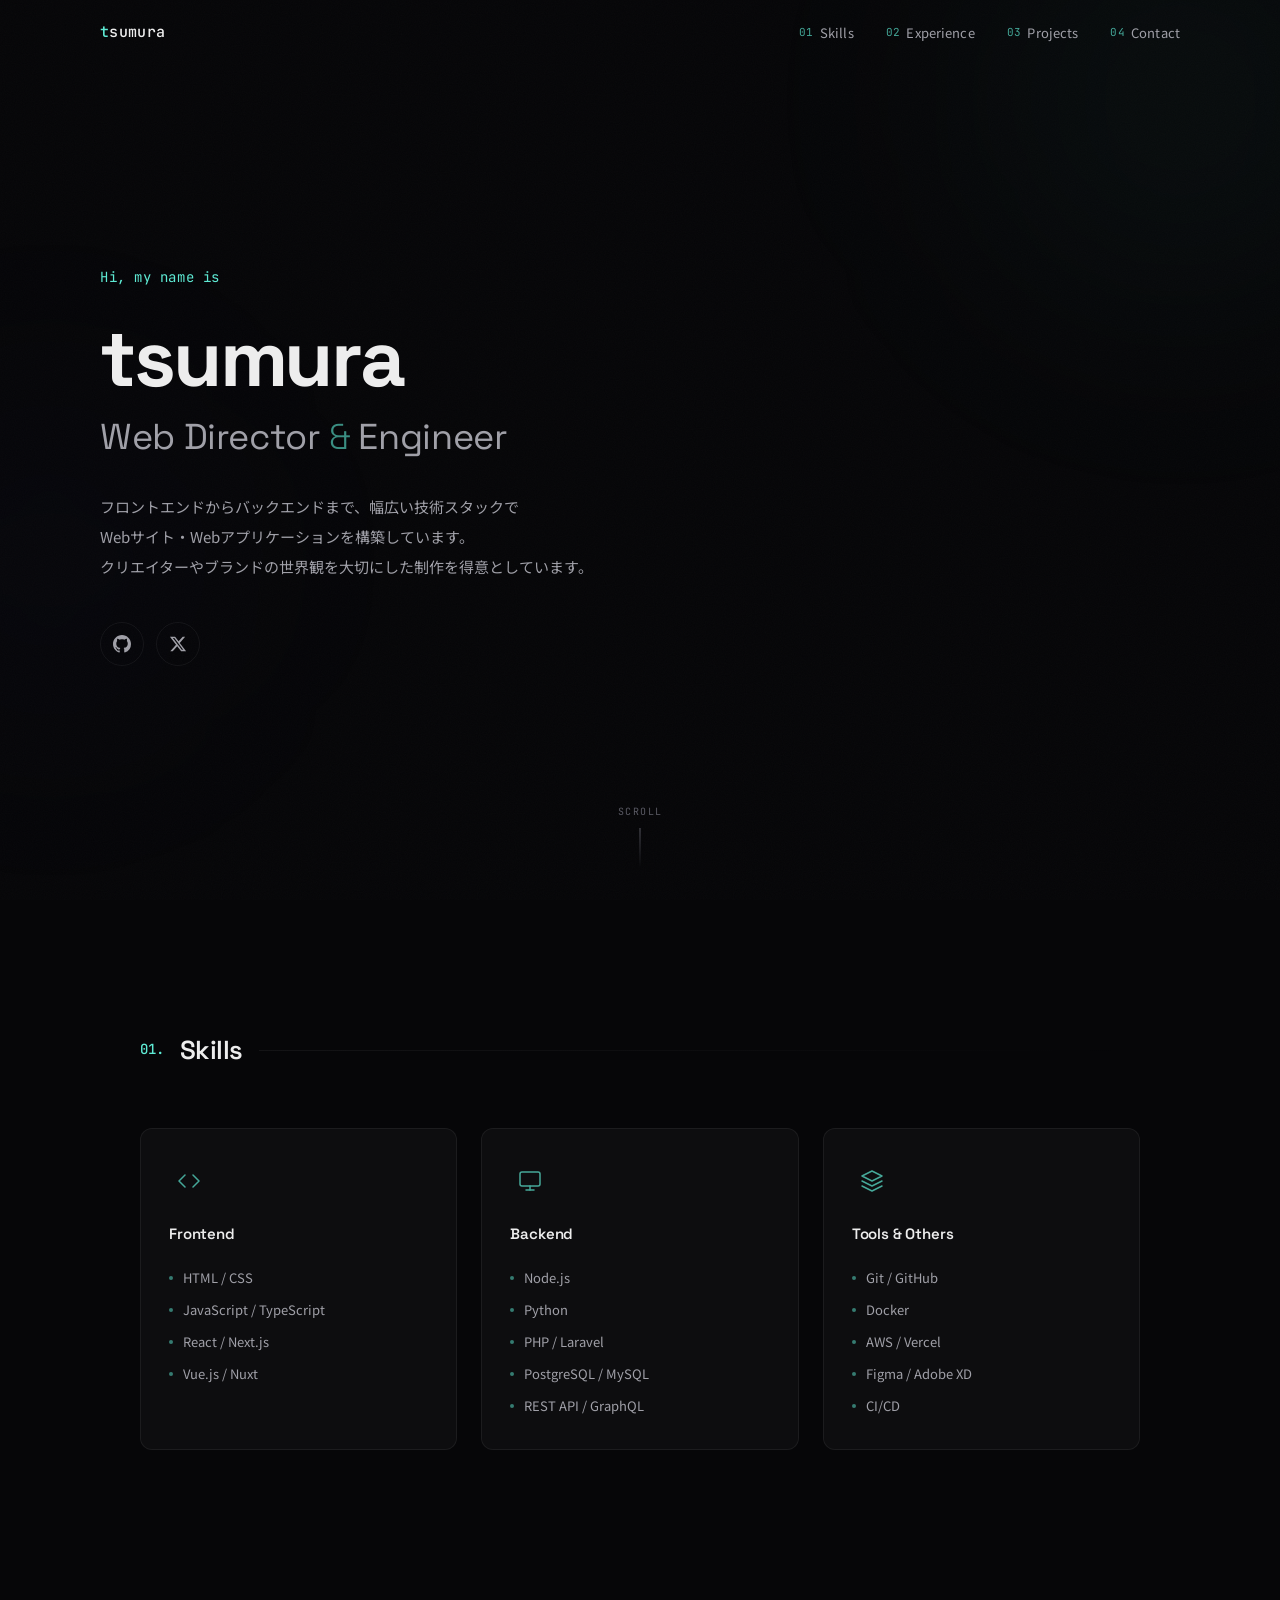
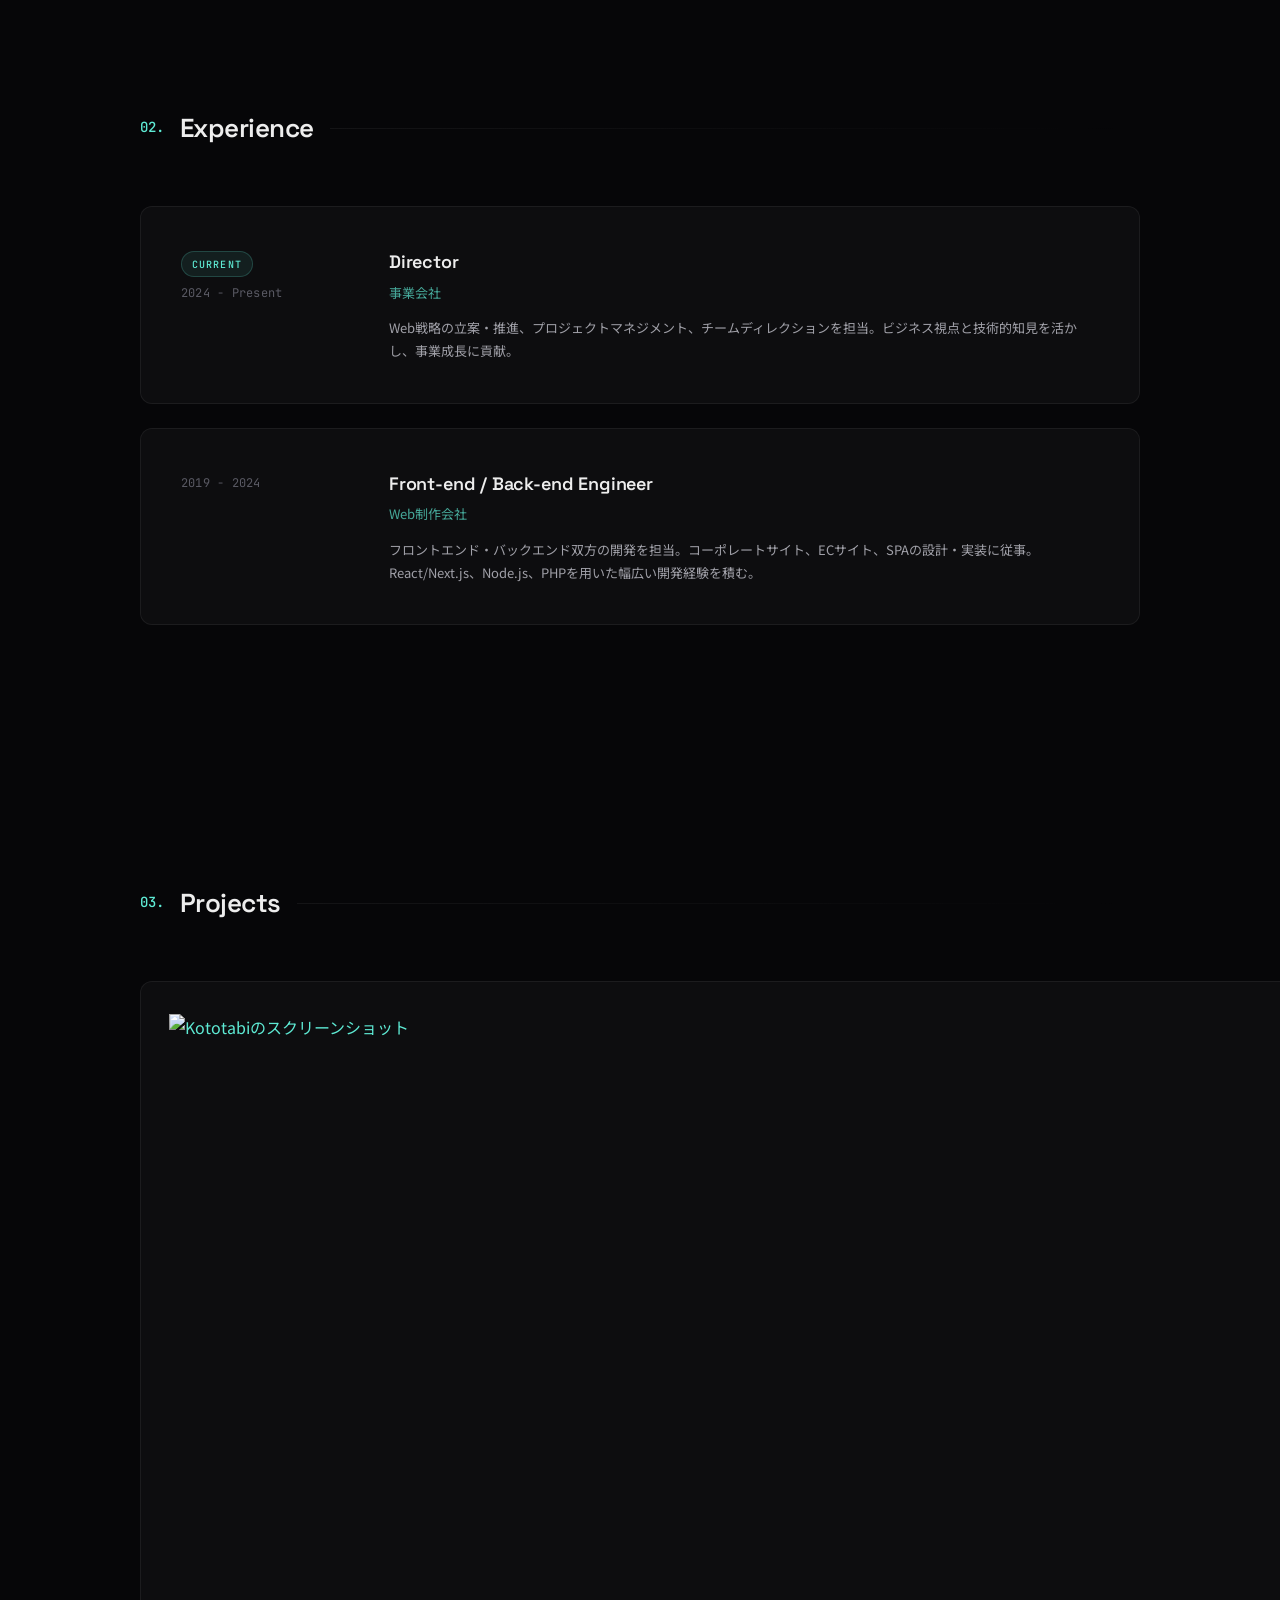
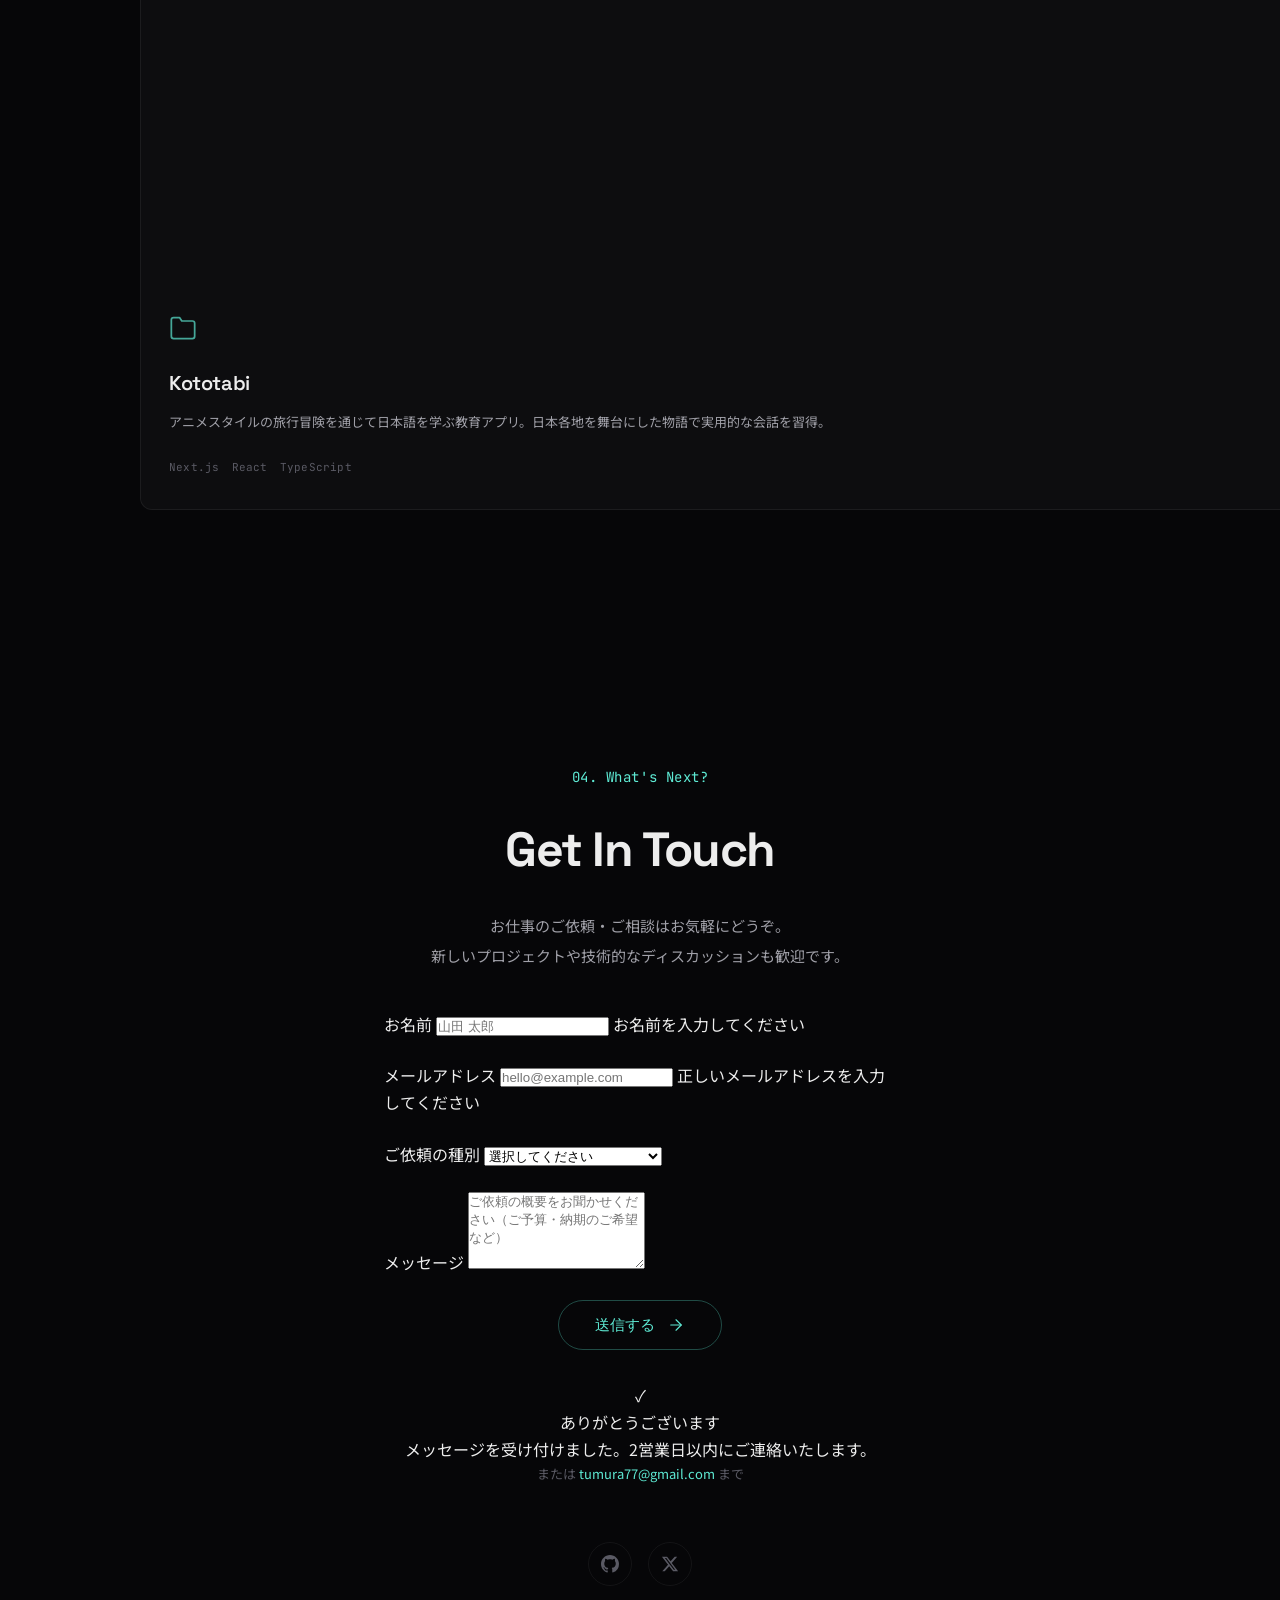
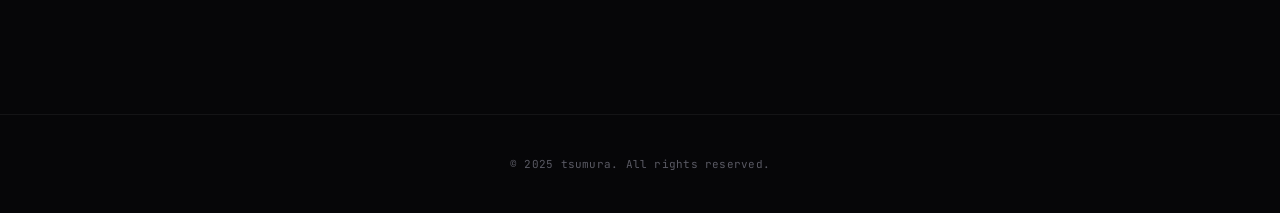
==== commit ebd93527: "Update GitHub username from hayakawadaiki to tsumura-175 Co-Authored-By: Claude <noreply@anthropic.c" ====
--- a/index.html
+++ b/index.html
@@ -13,18 +13,23 @@
   <!-- OGP -->
   <meta property="og:title" content="tsumura | Web Director & Engineer">
   <meta property="og:description" content="Web Director & Engineer つむらのポートフォリオサイト。フロントエンド・バックエンド開発、Webディレクションの実績をご紹介します。">
-  <meta property="og:image" content="https://hayakawadaiki.github.io/portfolio/assets/images/animal_OGP.webp">
-  <meta property="og:url" content="https://hayakawadaiki.github.io/portfolio/">
+  <meta property="og:image" content="https://tsumura-175.github.io/portfolio/assets/images/animal_OGP.webp">
+  <meta property="og:url" content="https://tsumura-175.github.io/portfolio/">
   <meta property="og:type" content="website">
   <meta property="og:site_name" content="tsumura Portfolio">
   <meta name="twitter:card" content="summary_large_image">
   <meta name="twitter:title" content="tsumura | Web Director & Engineer">
   <meta name="twitter:description" content="Web Director & Engineer つむらのポートフォリオサイト。フロントエンド・バックエンド開発、Webディレクションの実績をご紹介します。">
-  <meta name="twitter:image" content="https://hayakawadaiki.github.io/portfolio/assets/images/animal_OGP.webp">
+  <meta name="twitter:image" content="https://tsumura-175.github.io/portfolio/assets/images/animal_OGP.webp">
 
   <link rel="preconnect" href="https://fonts.googleapis.com">
   <link rel="preconnect" href="https://fonts.gstatic.com" crossorigin>
   <link href="https://fonts.googleapis.com/css2?family=Noto+Sans+JP:wght@300;400;500;600&family=Space+Grotesk:wght@400;500;600;700&family=JetBrains+Mono:wght@400;500&display=swap" rel="stylesheet">
+  <!-- Shared CSS -->
+  <link rel="stylesheet" href="shared/css/reset.css">
+  <link rel="stylesheet" href="shared/css/form.css">
+  <link rel="stylesheet" href="shared/css/scroll-reveal.css">
+  <!-- Site CSS -->
   <link rel="stylesheet" href="css/top.css">
 </head>
 <body>
@@ -70,19 +75,19 @@
          ======================================== -->
     <section class="top-hero">
       <div class="top-hero-inner">
-        <p class="top-hero-greeting top-reveal">Hi, my name is</p>
-        <h1 class="top-hero-name top-reveal" data-delay="100">tsumura</h1>
-        <h2 class="top-hero-title top-reveal" data-delay="200">
+        <p class="top-hero-greeting scroll-reveal reveal-up">Hi, my name is</p>
+        <h1 class="top-hero-name scroll-reveal reveal-up" data-delay="100">tsumura</h1>
+        <h2 class="top-hero-title scroll-reveal reveal-up" data-delay="200">
           <span class="top-hero-title-line">Web Director</span>
           <span class="top-hero-title-amp">&</span>
           <span class="top-hero-title-line">Engineer</span>
         </h2>
-        <p class="top-hero-description top-reveal" data-delay="300">
+        <p class="top-hero-description scroll-reveal reveal-up" data-delay="300">
           フロントエンドからバックエンドまで、幅広い技術スタックで<br class="sp-hide">
           Webサイト・Webアプリケーションを構築しています。<br class="sp-hide">
           クリエイターやブランドの世界観を大切にした制作を得意としています。
         </p>
-        <div class="top-hero-links top-reveal" data-delay="400">
+        <div class="top-hero-links scroll-reveal reveal-up" data-delay="400">
           <a href="https://github.com/" class="top-hero-link" target="_blank" rel="noopener noreferrer" aria-label="GitHub">
             <svg viewBox="0 0 24 24" fill="currentColor" aria-hidden="true"><path d="M12 0C5.37 0 0 5.37 0 12c0 5.31 3.435 9.795 8.205 11.385.6.105.825-.255.825-.57 0-.285-.015-1.23-.015-2.235-3.015.555-3.795-.735-4.035-1.41-.135-.345-.72-1.41-1.23-1.695-.42-.225-1.02-.78-.015-.795.945-.015 1.62.87 1.845 1.23 1.08 1.815 2.805 1.305 3.495.99.105-.78.42-1.305.765-1.605-2.67-.3-5.46-1.335-5.46-5.925 0-1.305.465-2.385 1.23-3.225-.12-.3-.54-1.53.12-3.18 0 0 1.005-.315 3.3 1.23.96-.27 1.98-.405 3-.405s2.04.135 3 .405c2.295-1.56 3.3-1.23 3.3-1.23.66 1.65.24 2.88.12 3.18.765.84 1.23 1.905 1.23 3.225 0 4.605-2.805 5.625-5.475 5.925.435.375.81 1.095.81 2.22 0 1.605-.015 2.895-.015 3.3 0 .315.225.69.825.57A12.02 12.02 0 0024 12c0-6.63-5.37-12-12-12z"/></svg>
           </a>
@@ -91,7 +96,7 @@
           </a>
         </div>
       </div>
-      <div class="scroll-indicator top-reveal" data-delay="500" aria-hidden="true">
+      <div class="scroll-indicator scroll-reveal reveal-up" data-delay="500" aria-hidden="true">
         <span class="scroll-indicator-text">Scroll</span>
         <span class="scroll-indicator-line"></span>
       </div>
@@ -102,14 +107,14 @@
          ======================================== -->
     <section class="top-section" id="skills">
       <div class="container">
-        <div class="top-section-header top-reveal">
+        <div class="top-section-header scroll-reveal reveal-up">
           <span class="top-section-number">01.</span>
           <h2 class="top-section-title">Skills</h2>
           <div class="top-section-line"></div>
         </div>
 
         <div class="skills-grid">
-          <div class="skill-category top-reveal">
+          <div class="skill-category scroll-reveal reveal-up">
             <div class="skill-category-icon" aria-hidden="true">
               <svg viewBox="0 0 24 24" fill="none" stroke="currentColor" stroke-width="1.5" stroke-linecap="round" stroke-linejoin="round"><path d="M16 18l6-6-6-6"/><path d="M8 6l-6 6 6 6"/></svg>
             </div>
@@ -122,7 +127,7 @@
             </ul>
           </div>
 
-          <div class="skill-category top-reveal" data-delay="100">
+          <div class="skill-category scroll-reveal reveal-up" data-delay="100">
             <div class="skill-category-icon" aria-hidden="true">
               <svg viewBox="0 0 24 24" fill="none" stroke="currentColor" stroke-width="1.5" stroke-linecap="round" stroke-linejoin="round"><rect x="2" y="3" width="20" height="14" rx="2"/><path d="M8 21h8"/><path d="M12 17v4"/></svg>
             </div>
@@ -136,7 +141,7 @@
             </ul>
           </div>
 
-          <div class="skill-category top-reveal" data-delay="200">
+          <div class="skill-category scroll-reveal reveal-up" data-delay="200">
             <div class="skill-category-icon" aria-hidden="true">
               <svg viewBox="0 0 24 24" fill="none" stroke="currentColor" stroke-width="1.5" stroke-linecap="round" stroke-linejoin="round"><path d="M12 2L2 7l10 5 10-5-10-5z"/><path d="M2 17l10 5 10-5"/><path d="M2 12l10 5 10-5"/></svg>
             </div>
@@ -158,14 +163,14 @@
          ======================================== -->
     <section class="top-section" id="experience">
       <div class="container">
-        <div class="top-section-header top-reveal">
+        <div class="top-section-header scroll-reveal reveal-up">
           <span class="top-section-number">02.</span>
           <h2 class="top-section-title">Experience</h2>
           <div class="top-section-line"></div>
         </div>
 
         <div class="experience-grid">
-          <div class="experience-card top-reveal">
+          <div class="experience-card scroll-reveal reveal-up">
             <div class="experience-card-period">
               <span class="experience-period-badge">Current</span>
               <span class="experience-period-text">2024 - Present</span>
@@ -179,7 +184,7 @@
             </div>
           </div>
 
-          <div class="experience-card top-reveal" data-delay="100">
+          <div class="experience-card scroll-reveal reveal-up" data-delay="100">
             <div class="experience-card-period">
               <span class="experience-period-text">2019 - 2024</span>
             </div>
@@ -200,63 +205,78 @@
          ======================================== -->
     <section class="top-section" id="projects">
       <div class="container">
-        <div class="top-section-header top-reveal">
+        <div class="top-section-header scroll-reveal reveal-up">
           <span class="top-section-number">03.</span>
           <h2 class="top-section-title">Projects</h2>
           <div class="top-section-line"></div>
         </div>
 
         <div class="projects-grid">
-          <a href="https://kototabi.app/" class="project-card top-reveal" target="_blank" rel="noopener noreferrer">
+          <a href="https://kototabi.app/" class="project-card scroll-reveal reveal-up" target="_blank" rel="noopener noreferrer">
             <div class="project-card-inner">
-              <div class="project-card-header">
-                <svg class="project-card-icon" viewBox="0 0 24 24" fill="none" stroke="currentColor" stroke-width="1.5" stroke-linecap="round" stroke-linejoin="round" aria-hidden="true"><path d="M22 19a2 2 0 01-2 2H4a2 2 0 01-2-2V5a2 2 0 012-2h5l2 3h9a2 2 0 012 2z"/></svg>
-                <svg class="project-card-arrow" viewBox="0 0 24 24" fill="none" stroke="currentColor" stroke-width="1.5" stroke-linecap="round" stroke-linejoin="round" aria-hidden="true"><path d="M7 17L17 7"/><path d="M7 7h10v10"/></svg>
-              </div>
-              <h3 class="project-card-title">Kototabi</h3>
-              <p class="project-card-description">
-                アニメスタイルの旅行冒険を通じて日本語を学ぶ教育アプリ。日本各地を舞台にした物語で実用的な会話を習得。
-              </p>
-              <div class="project-card-tags">
-                <span class="project-tag">Next.js</span>
-                <span class="project-tag">React</span>
-                <span class="project-tag">TypeScript</span>
-              </div>
-            </div>
-          </a>
-
-          <a href="https://kana-drill.vercel.app/" class="project-card top-reveal" data-delay="100" target="_blank" rel="noopener noreferrer">
+              <div class="project-card-thumb">
+                <img src="assets/images/projects/kototabi.webp" alt="Kototabiのスクリーンショット" loading="lazy" width="1440" height="900">
+              </div>
+              <div class="project-card-body">
+                <div class="project-card-header">
+                  <svg class="project-card-icon" viewBox="0 0 24 24" fill="none" stroke="currentColor" stroke-width="1.5" stroke-linecap="round" stroke-linejoin="round" aria-hidden="true"><path d="M22 19a2 2 0 01-2 2H4a2 2 0 01-2-2V5a2 2 0 012-2h5l2 3h9a2 2 0 012 2z"/></svg>
+                  <svg class="project-card-arrow" viewBox="0 0 24 24" fill="none" stroke="currentColor" stroke-width="1.5" stroke-linecap="round" stroke-linejoin="round" aria-hidden="true"><path d="M7 17L17 7"/><path d="M7 7h10v10"/></svg>
+                </div>
+                <h3 class="project-card-title">Kototabi</h3>
+                <p class="project-card-description">
+                  アニメスタイルの旅行冒険を通じて日本語を学ぶ教育アプリ。日本各地を舞台にした物語で実用的な会話を習得。
+                </p>
+                <div class="project-card-tags">
+                  <span class="project-tag">Next.js</span>
+                  <span class="project-tag">React</span>
+                  <span class="project-tag">TypeScript</span>
+                </div>
+              </div>
+            </div>
+          </a>
+
+          <a href="https://kana-drill.vercel.app/" class="project-card scroll-reveal reveal-up" data-delay="100" target="_blank" rel="noopener noreferrer">
             <div class="project-card-inner">
-              <div class="project-card-header">
-                <svg class="project-card-icon" viewBox="0 0 24 24" fill="none" stroke="currentColor" stroke-width="1.5" stroke-linecap="round" stroke-linejoin="round" aria-hidden="true"><path d="M22 19a2 2 0 01-2 2H4a2 2 0 01-2-2V5a2 2 0 012-2h5l2 3h9a2 2 0 012 2z"/></svg>
-                <svg class="project-card-arrow" viewBox="0 0 24 24" fill="none" stroke="currentColor" stroke-width="1.5" stroke-linecap="round" stroke-linejoin="round" aria-hidden="true"><path d="M7 17L17 7"/><path d="M7 7h10v10"/></svg>
-              </div>
-              <h3 class="project-card-title">Kana Drill</h3>
-              <p class="project-card-description">
-                Game Boy風のレトロUIで、ひらがな・カタカナを穴埋めクイズで楽しく学べる日本語学習アプリ。
-              </p>
-              <div class="project-card-tags">
-                <span class="project-tag">Next.js</span>
-                <span class="project-tag">React</span>
-                <span class="project-tag">Vercel</span>
-              </div>
-            </div>
-          </a>
-
-          <a href="sites/atelier-tsumura/" class="project-card top-reveal" data-delay="200">
+              <div class="project-card-thumb">
+                <img src="assets/images/projects/kana-drill.webp" alt="Kana Drillのスクリーンショット" loading="lazy" width="1440" height="900">
+              </div>
+              <div class="project-card-body">
+                <div class="project-card-header">
+                  <svg class="project-card-icon" viewBox="0 0 24 24" fill="none" stroke="currentColor" stroke-width="1.5" stroke-linecap="round" stroke-linejoin="round" aria-hidden="true"><path d="M22 19a2 2 0 01-2 2H4a2 2 0 01-2-2V5a2 2 0 012-2h5l2 3h9a2 2 0 012 2z"/></svg>
+                  <svg class="project-card-arrow" viewBox="0 0 24 24" fill="none" stroke="currentColor" stroke-width="1.5" stroke-linecap="round" stroke-linejoin="round" aria-hidden="true"><path d="M7 17L17 7"/><path d="M7 7h10v10"/></svg>
+                </div>
+                <h3 class="project-card-title">Kana Drill</h3>
+                <p class="project-card-description">
+                  Game Boy風のレトロUIで、ひらがな・カタカナを穴埋めクイズで楽しく学べる日本語学習アプリ。
+                </p>
+                <div class="project-card-tags">
+                  <span class="project-tag">Next.js</span>
+                  <span class="project-tag">React</span>
+                  <span class="project-tag">Vercel</span>
+                </div>
+              </div>
+            </div>
+          </a>
+
+          <a href="sites/atelier-tsumura/" class="project-card scroll-reveal reveal-up" data-delay="200">
             <div class="project-card-inner">
-              <div class="project-card-header">
-                <svg class="project-card-icon" viewBox="0 0 24 24" fill="none" stroke="currentColor" stroke-width="1.5" stroke-linecap="round" stroke-linejoin="round" aria-hidden="true"><path d="M22 19a2 2 0 01-2 2H4a2 2 0 01-2-2V5a2 2 0 012-2h5l2 3h9a2 2 0 012 2z"/></svg>
-                <svg class="project-card-arrow" viewBox="0 0 24 24" fill="none" stroke="currentColor" stroke-width="1.5" stroke-linecap="round" stroke-linejoin="round" aria-hidden="true"><path d="M7 17L17 7"/><path d="M7 7h10v10"/></svg>
-              </div>
-              <h3 class="project-card-title">Atelier tsumura</h3>
-              <p class="project-card-description">
-                イラストレーター・クリエイター向けポートフォリオサイト。洗練されたデザインとアニメーションで作品の世界観を表現。
-              </p>
-              <div class="project-card-tags">
-                <span class="project-tag">HTML</span>
-                <span class="project-tag">CSS</span>
-                <span class="project-tag">JavaScript</span>
+              <div class="project-card-thumb">
+                <img src="assets/images/projects/atelier-tsumura.webp" alt="Atelier tsumuraのスクリーンショット" loading="lazy" width="1440" height="900">
+              </div>
+              <div class="project-card-body">
+                <div class="project-card-header">
+                  <svg class="project-card-icon" viewBox="0 0 24 24" fill="none" stroke="currentColor" stroke-width="1.5" stroke-linecap="round" stroke-linejoin="round" aria-hidden="true"><path d="M22 19a2 2 0 01-2 2H4a2 2 0 01-2-2V5a2 2 0 012-2h5l2 3h9a2 2 0 012 2z"/></svg>
+                  <svg class="project-card-arrow" viewBox="0 0 24 24" fill="none" stroke="currentColor" stroke-width="1.5" stroke-linecap="round" stroke-linejoin="round" aria-hidden="true"><path d="M7 17L17 7"/><path d="M7 7h10v10"/></svg>
+                </div>
+                <h3 class="project-card-title">Atelier tsumura</h3>
+                <p class="project-card-description">
+                  イラストレーター・クリエイター向けポートフォリオサイト。洗練されたデザインとアニメーションで作品の世界観を表現。
+                </p>
+                <div class="project-card-tags">
+                  <span class="project-tag">HTML</span>
+                  <span class="project-tag">CSS</span>
+                  <span class="project-tag">JavaScript</span>
+                </div>
               </div>
             </div>
           </a>
@@ -269,42 +289,43 @@
          ======================================== -->
     <section class="top-contact" id="contact">
       <div class="container">
-        <span class="top-contact-label top-reveal">04. What's Next?</span>
-        <h2 class="top-contact-title top-reveal" data-delay="100">Get In Touch</h2>
-        <p class="top-contact-text top-reveal" data-delay="200">
+        <span class="top-contact-label scroll-reveal reveal-up">04. What's Next?</span>
+        <h2 class="top-contact-title scroll-reveal reveal-up" data-delay="100">Get In Touch</h2>
+        <p class="top-contact-text scroll-reveal reveal-up" data-delay="200">
           お仕事のご依頼・ご相談はお気軽にどうぞ。<br>
           新しいプロジェクトや技術的なディスカッションも歓迎です。
         </p>
 
-        <form class="top-contact-form top-reveal" id="contactForm" data-delay="300" novalidate>
-          <div class="top-form-group">
-            <label class="top-form-label" for="name">お名前</label>
-            <input class="top-form-input" type="text" id="name" name="name" placeholder="山田 太郎" required>
-            <span class="top-form-error">お名前を入力してください</span>
-          </div>
-
-          <div class="top-form-group">
-            <label class="top-form-label" for="email">メールアドレス</label>
-            <input class="top-form-input" type="email" id="email" name="email" placeholder="hello@example.com" required>
-            <span class="top-form-error">正しいメールアドレスを入力してください</span>
-          </div>
-
-          <div class="top-form-group">
-            <label class="top-form-label" for="service">ご依頼の種別</label>
-            <select class="top-form-select" id="service" name="service">
+        <iframe name="hidden_iframe" id="hidden_iframe" style="display:none;"></iframe>
+        <form class="top-contact-form scroll-reveal reveal-up" id="contactForm" data-delay="300" action="https://docs.google.com/forms/d/e/1FAIpQLScR2M-zPmHHWlt-J96_YsoMY5OhRNxq15ETZvPt5jwk9yrdkQ/formResponse" method="POST" target="hidden_iframe" novalidate>
+          <div class="form-group">
+            <label class="form-label" for="name">お名前</label>
+            <input class="form-input" type="text" id="name" name="entry.593411620" placeholder="山田 太郎" required>
+            <span class="form-error">お名前を入力してください</span>
+          </div>
+
+          <div class="form-group">
+            <label class="form-label" for="email">メールアドレス</label>
+            <input class="form-input" type="email" id="email" name="entry.81051294" placeholder="hello@example.com" required>
+            <span class="form-error">正しいメールアドレスを入力してください</span>
+          </div>
+
+          <div class="form-group">
+            <label class="form-label" for="service">ご依頼の種別</label>
+            <select class="form-select" id="service" name="entry.854515103">
               <option value="">選択してください</option>
-              <option value="portfolio">ポートフォリオサイト</option>
-              <option value="corporate">コーポレートサイト</option>
-              <option value="lp">LP制作</option>
-              <option value="ec">ECサイト</option>
-              <option value="renewal">既存サイトのリニューアル</option>
-              <option value="other">その他</option>
+              <option value="ポートフォリオサイト">ポートフォリオサイト</option>
+              <option value="コーポレートサイト">コーポレートサイト</option>
+              <option value="LP制作">LP制作</option>
+              <option value="ECサイト">ECサイト</option>
+              <option value="既存サイトのリニューアル">既存サイトのリニューアル</option>
+              <option value="その他">その他</option>
             </select>
           </div>
 
-          <div class="top-form-group">
-            <label class="top-form-label" for="message">メッセージ</label>
-            <textarea class="top-form-textarea" id="message" name="message" rows="5" placeholder="ご依頼の概要をお聞かせください（ご予算・納期のご希望など）"></textarea>
+          <div class="form-group">
+            <label class="form-label" for="message">メッセージ</label>
+            <textarea class="form-textarea" id="message" name="entry.1283378040" rows="5" placeholder="ご依頼の概要をお聞かせください（ご予算・納期のご希望など）"></textarea>
           </div>
 
           <button type="submit" class="top-form-submit">
@@ -313,17 +334,17 @@
           </button>
         </form>
 
-        <div class="top-form-success" id="formSuccess">
-          <div class="top-form-success-icon">✓</div>
-          <p class="top-form-success-title">ありがとうございます</p>
-          <p class="top-form-success-text">メッセージを受け付けました。2営業日以内にご連絡いたします。</p>
-        </div>
-
-        <p class="top-contact-email top-reveal" data-delay="400">
+        <div class="form-success" id="formSuccess">
+          <div class="form-success-icon">✓</div>
+          <p class="form-success-title">ありがとうございます</p>
+          <p class="form-success-text">メッセージを受け付けました。2営業日以内にご連絡いたします。</p>
+        </div>
+
+        <p class="top-contact-email scroll-reveal reveal-up" data-delay="400">
           または <a href="mailto:tumura77@gmail.com">tumura77@gmail.com</a> まで
         </p>
 
-        <div class="top-social top-reveal" data-delay="500">
+        <div class="top-social scroll-reveal reveal-up" data-delay="500">
           <a href="https://github.com/" class="top-social-link" target="_blank" rel="noopener noreferrer" aria-label="GitHub">
             <svg viewBox="0 0 24 24" fill="currentColor" aria-hidden="true"><path d="M12 0C5.37 0 0 5.37 0 12c0 5.31 3.435 9.795 8.205 11.385.6.105.825-.255.825-.57 0-.285-.015-1.23-.015-2.235-3.015.555-3.795-.735-4.035-1.41-.135-.345-.72-1.41-1.23-1.695-.42-.225-1.02-.78-.015-.795.945-.015 1.62.87 1.845 1.23 1.08 1.815 2.805 1.305 3.495.99.105-.78.42-1.305.765-1.605-2.67-.3-5.46-1.335-5.46-5.925 0-1.305.465-2.385 1.23-3.225-.12-.3-.54-1.53.12-3.18 0 0 1.005-.315 3.3 1.23.96-.27 1.98-.405 3-.405s2.04.135 3 .405c2.295-1.56 3.3-1.23 3.3-1.23.66 1.65.24 2.88.12 3.18.765.84 1.23 1.905 1.23 3.225 0 4.605-2.805 5.625-5.475 5.925.435.375.81 1.095.81 2.22 0 1.605-.015 2.895-.015 3.3 0 .315.225.69.825.57A12.02 12.02 0 0024 12c0-6.63-5.37-12-12-12z"/></svg>
           </a>
@@ -343,6 +364,7 @@
     <p class="top-footer-text">&copy; 2025 tsumura. All rights reserved.</p>
   </footer>
 
+  <script src="shared/js/shared.js"></script>
   <script src="js/top.js"></script>
 </body>
 </html>
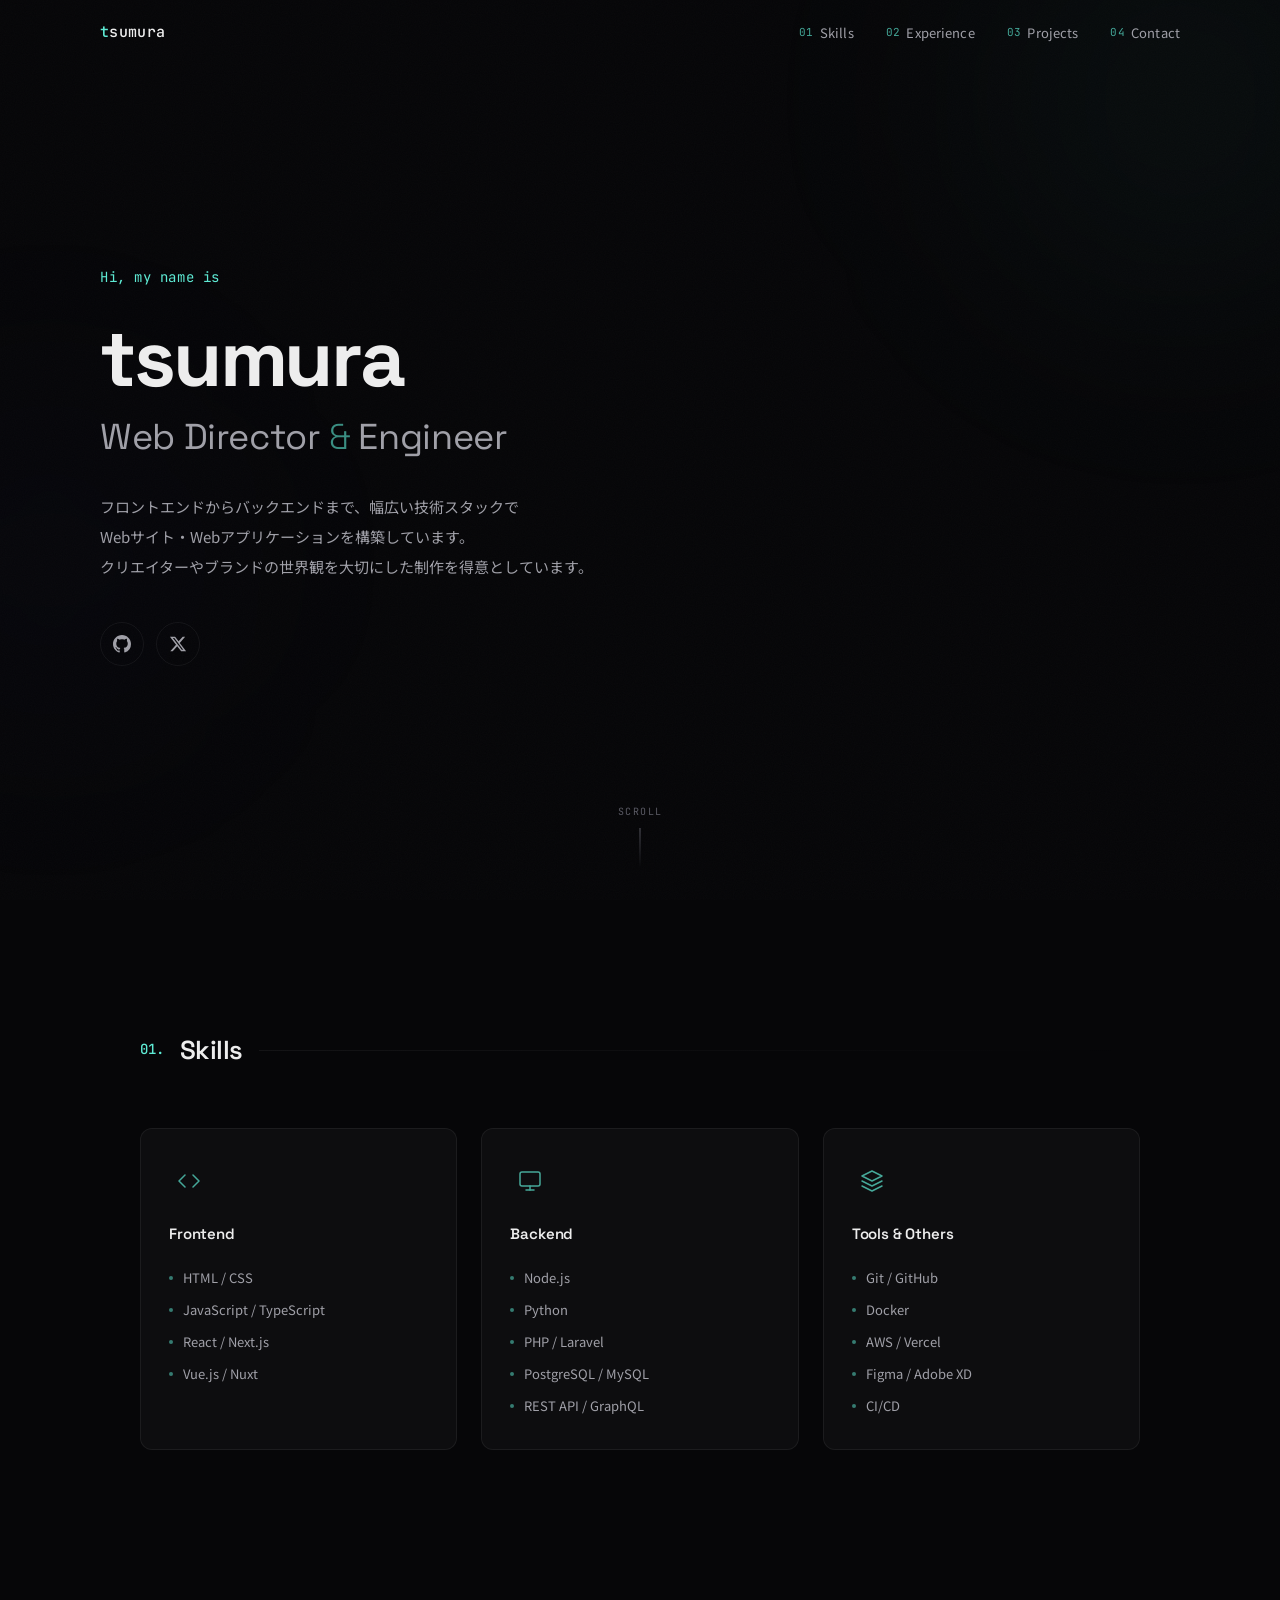
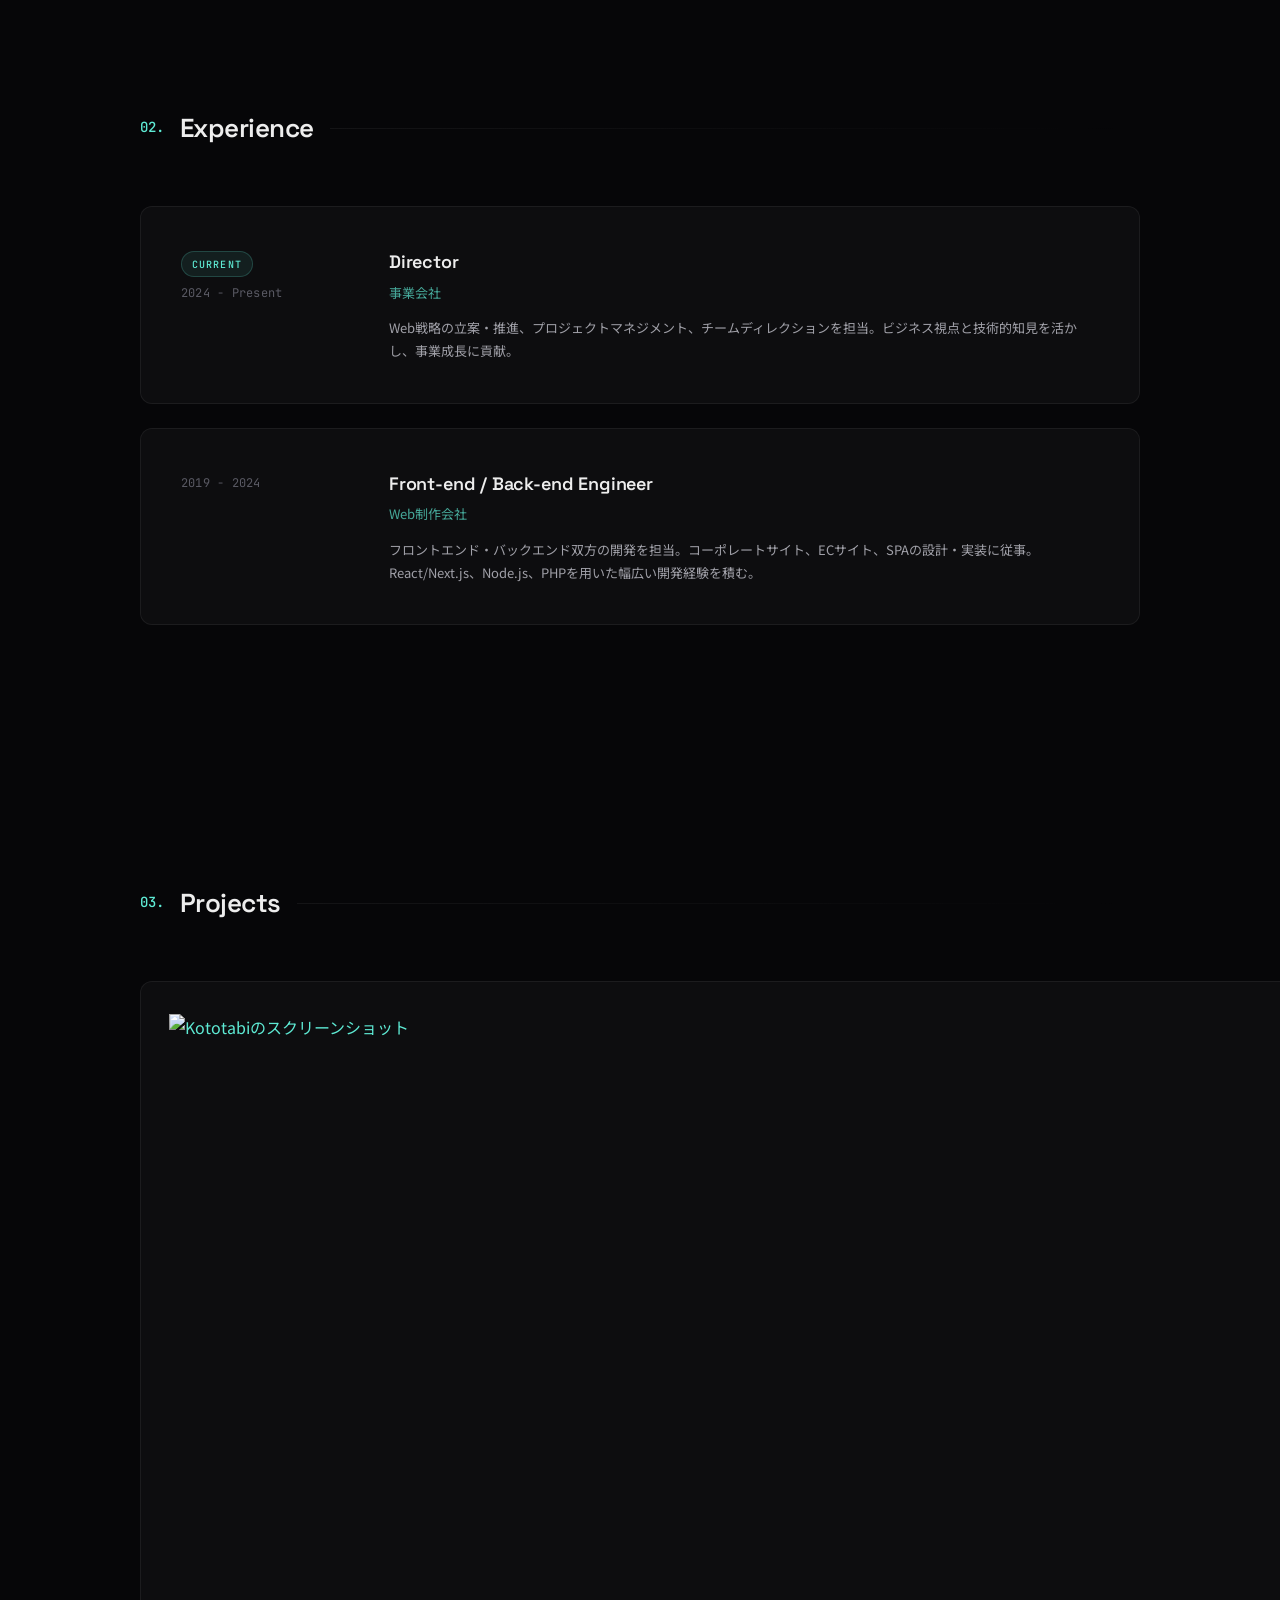
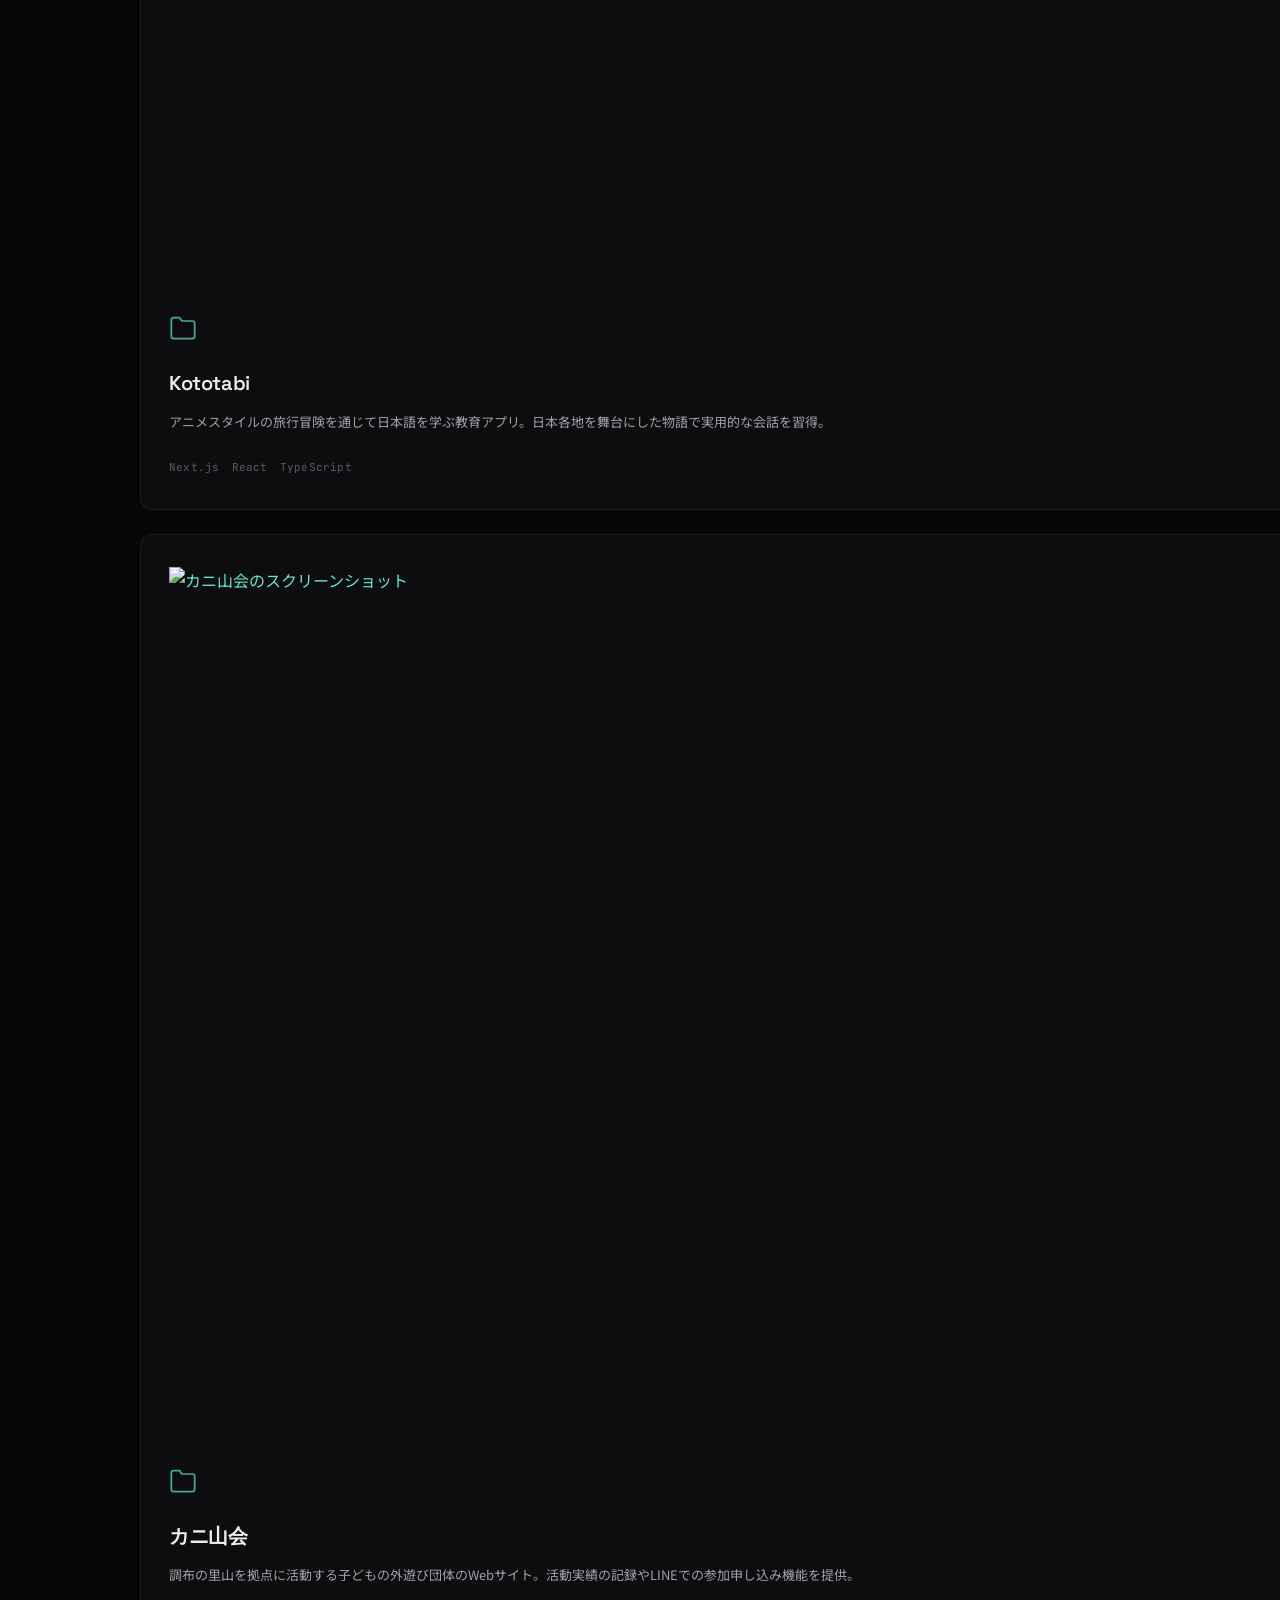
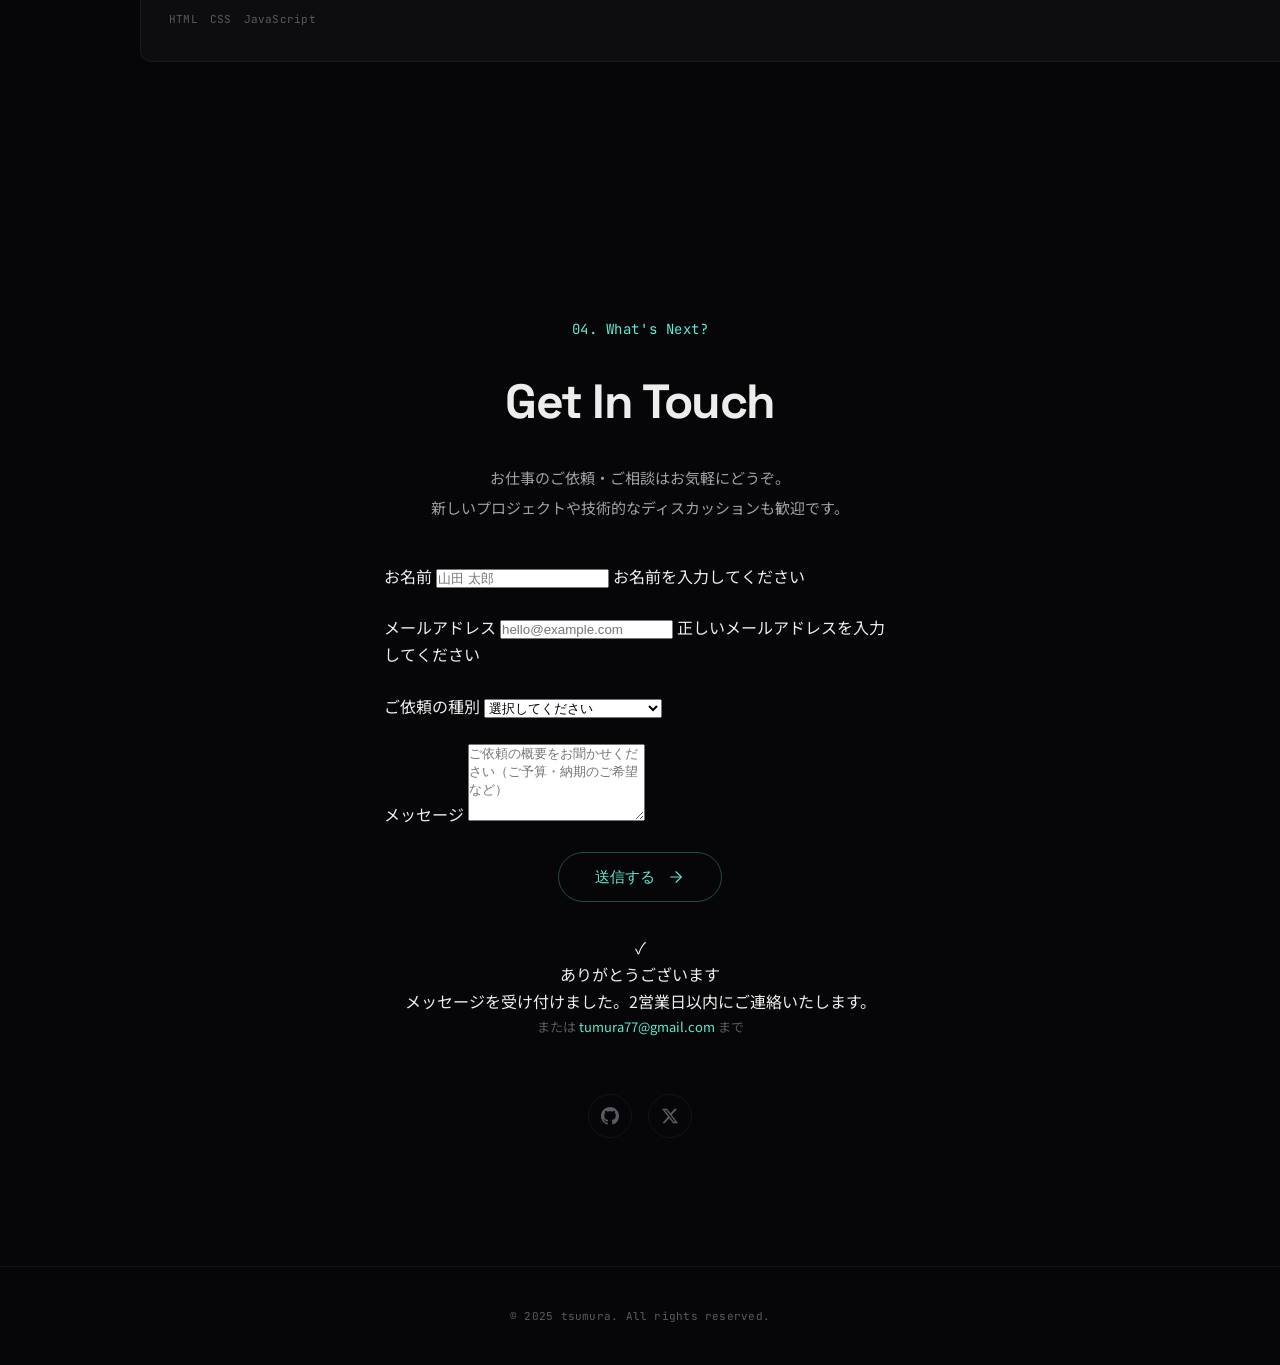
==== commit bb54e424: "Add Kaniyama-kai project to Projects section Co-Authored-By: Claude <noreply@anthropic.com>" ====
--- a/index.html
+++ b/index.html
@@ -91,7 +91,7 @@
           <a href="https://github.com/" class="top-hero-link" target="_blank" rel="noopener noreferrer" aria-label="GitHub">
             <svg viewBox="0 0 24 24" fill="currentColor" aria-hidden="true"><path d="M12 0C5.37 0 0 5.37 0 12c0 5.31 3.435 9.795 8.205 11.385.6.105.825-.255.825-.57 0-.285-.015-1.23-.015-2.235-3.015.555-3.795-.735-4.035-1.41-.135-.345-.72-1.41-1.23-1.695-.42-.225-1.02-.78-.015-.795.945-.015 1.62.87 1.845 1.23 1.08 1.815 2.805 1.305 3.495.99.105-.78.42-1.305.765-1.605-2.67-.3-5.46-1.335-5.46-5.925 0-1.305.465-2.385 1.23-3.225-.12-.3-.54-1.53.12-3.18 0 0 1.005-.315 3.3 1.23.96-.27 1.98-.405 3-.405s2.04.135 3 .405c2.295-1.56 3.3-1.23 3.3-1.23.66 1.65.24 2.88.12 3.18.765.84 1.23 1.905 1.23 3.225 0 4.605-2.805 5.625-5.475 5.925.435.375.81 1.095.81 2.22 0 1.605-.015 2.895-.015 3.3 0 .315.225.69.825.57A12.02 12.02 0 0024 12c0-6.63-5.37-12-12-12z"/></svg>
           </a>
-          <a href="https://x.com/" class="top-hero-link" target="_blank" rel="noopener noreferrer" aria-label="X (Twitter)">
+          <a href="https://x.com/tsumura_5" class="top-hero-link" target="_blank" rel="noopener noreferrer" aria-label="X (Twitter)">
             <svg viewBox="0 0 24 24" fill="currentColor" aria-hidden="true"><path d="M18.244 2.25h3.308l-7.227 8.26 8.502 11.24H16.17l-5.214-6.817L4.99 21.75H1.68l7.73-8.835L1.254 2.25H8.08l4.713 6.231zm-1.161 17.52h1.833L7.084 4.126H5.117z"/></svg>
           </a>
         </div>
@@ -271,6 +271,29 @@
                 <h3 class="project-card-title">Atelier tsumura</h3>
                 <p class="project-card-description">
                   イラストレーター・クリエイター向けポートフォリオサイト。洗練されたデザインとアニメーションで作品の世界観を表現。
+                </p>
+                <div class="project-card-tags">
+                  <span class="project-tag">HTML</span>
+                  <span class="project-tag">CSS</span>
+                  <span class="project-tag">JavaScript</span>
+                </div>
+              </div>
+            </div>
+          </a>
+
+          <a href="https://tsumura-175.github.io/kaniyama/index.html" class="project-card scroll-reveal reveal-up" data-delay="300" target="_blank" rel="noopener noreferrer">
+            <div class="project-card-inner">
+              <div class="project-card-thumb">
+                <img src="assets/images/projects/kaniyama.webp" alt="カニ山会のスクリーンショット" loading="lazy" width="1440" height="900">
+              </div>
+              <div class="project-card-body">
+                <div class="project-card-header">
+                  <svg class="project-card-icon" viewBox="0 0 24 24" fill="none" stroke="currentColor" stroke-width="1.5" stroke-linecap="round" stroke-linejoin="round" aria-hidden="true"><path d="M22 19a2 2 0 01-2 2H4a2 2 0 01-2-2V5a2 2 0 012-2h5l2 3h9a2 2 0 012 2z"/></svg>
+                  <svg class="project-card-arrow" viewBox="0 0 24 24" fill="none" stroke="currentColor" stroke-width="1.5" stroke-linecap="round" stroke-linejoin="round" aria-hidden="true"><path d="M7 17L17 7"/><path d="M7 7h10v10"/></svg>
+                </div>
+                <h3 class="project-card-title">カニ山会</h3>
+                <p class="project-card-description">
+                  調布の里山を拠点に活動する子どもの外遊び団体のWebサイト。活動実績の記録やLINEでの参加申し込み機能を提供。
                 </p>
                 <div class="project-card-tags">
                   <span class="project-tag">HTML</span>
@@ -348,7 +371,7 @@
           <a href="https://github.com/" class="top-social-link" target="_blank" rel="noopener noreferrer" aria-label="GitHub">
             <svg viewBox="0 0 24 24" fill="currentColor" aria-hidden="true"><path d="M12 0C5.37 0 0 5.37 0 12c0 5.31 3.435 9.795 8.205 11.385.6.105.825-.255.825-.57 0-.285-.015-1.23-.015-2.235-3.015.555-3.795-.735-4.035-1.41-.135-.345-.72-1.41-1.23-1.695-.42-.225-1.02-.78-.015-.795.945-.015 1.62.87 1.845 1.23 1.08 1.815 2.805 1.305 3.495.99.105-.78.42-1.305.765-1.605-2.67-.3-5.46-1.335-5.46-5.925 0-1.305.465-2.385 1.23-3.225-.12-.3-.54-1.53.12-3.18 0 0 1.005-.315 3.3 1.23.96-.27 1.98-.405 3-.405s2.04.135 3 .405c2.295-1.56 3.3-1.23 3.3-1.23.66 1.65.24 2.88.12 3.18.765.84 1.23 1.905 1.23 3.225 0 4.605-2.805 5.625-5.475 5.925.435.375.81 1.095.81 2.22 0 1.605-.015 2.895-.015 3.3 0 .315.225.69.825.57A12.02 12.02 0 0024 12c0-6.63-5.37-12-12-12z"/></svg>
           </a>
-          <a href="https://x.com/" class="top-social-link" target="_blank" rel="noopener noreferrer" aria-label="X (Twitter)">
+          <a href="https://x.com/tsumura_5" class="top-social-link" target="_blank" rel="noopener noreferrer" aria-label="X (Twitter)">
             <svg viewBox="0 0 24 24" fill="currentColor" aria-hidden="true"><path d="M18.244 2.25h3.308l-7.227 8.26 8.502 11.24H16.17l-5.214-6.817L4.99 21.75H1.68l7.73-8.835L1.254 2.25H8.08l4.713 6.231zm-1.161 17.52h1.833L7.084 4.126H5.117z"/></svg>
           </a>
         </div>
